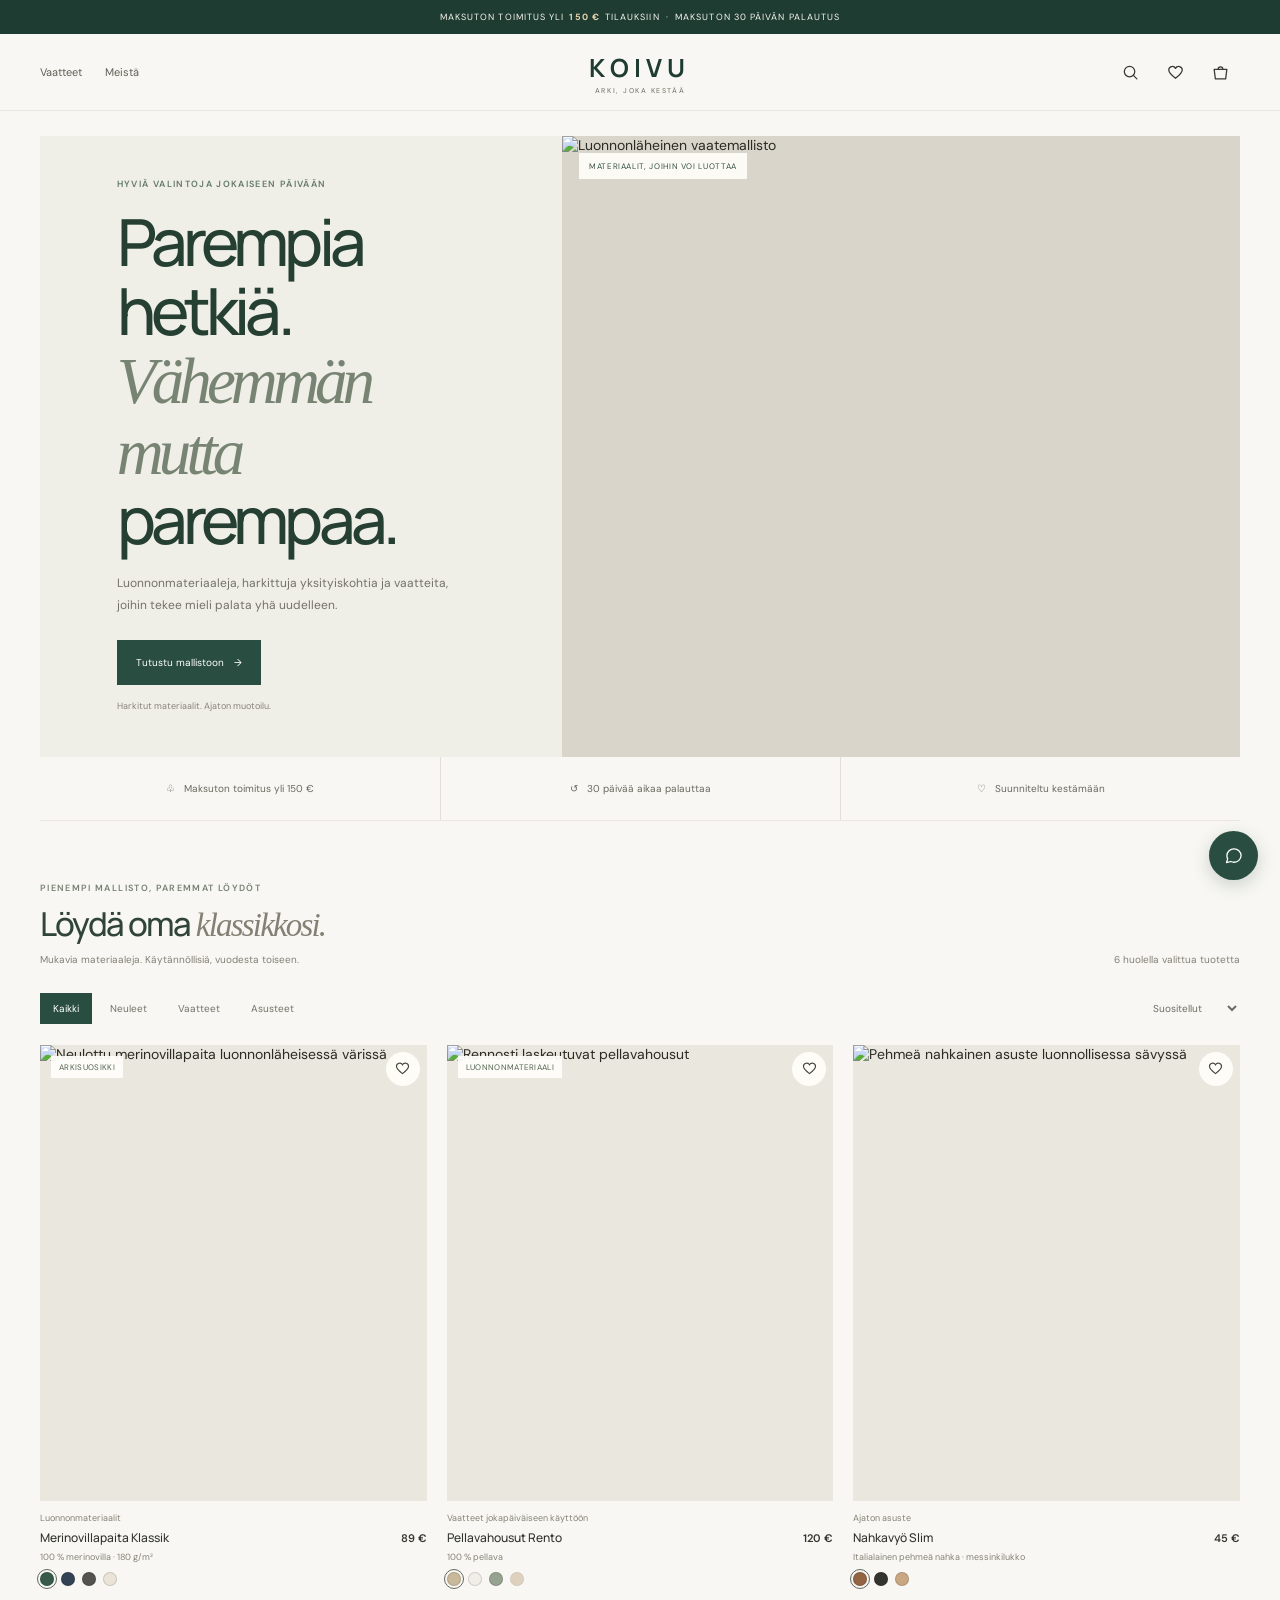
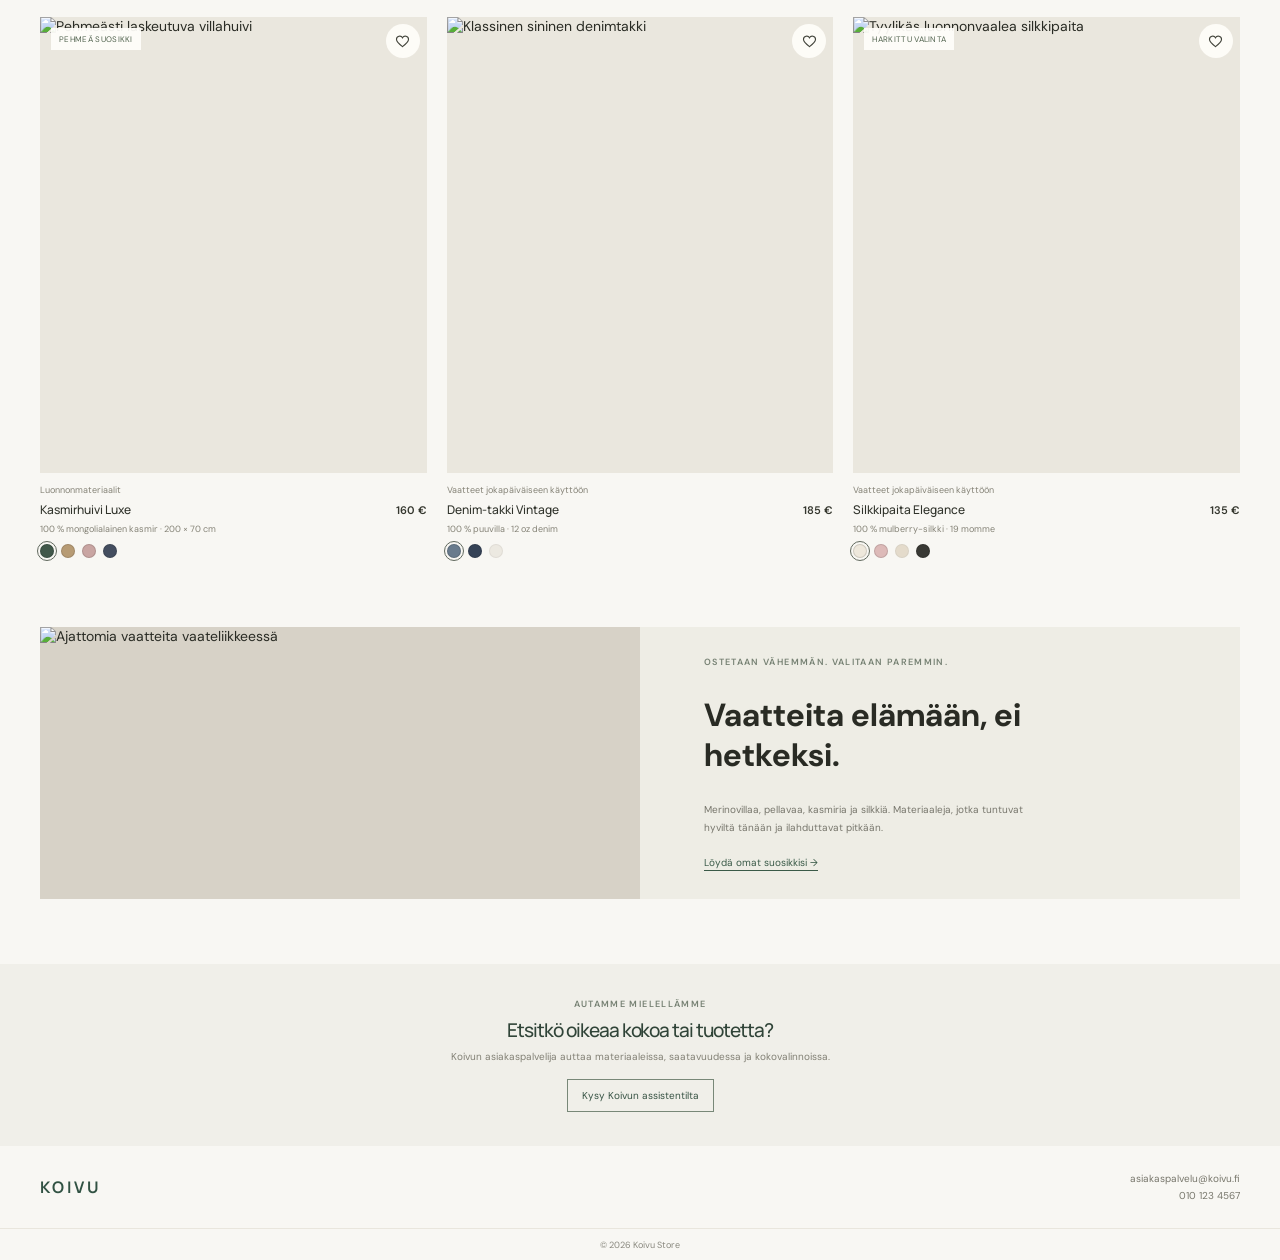
==== Koivu Store AI Agent/frontend/index.html @ ab695794 "Add Koivu Store To Git" ====
<!doctype html>
<html lang="fi"><head><meta charset="utf-8"><meta name="viewport" content="width=device-width,initial-scale=1"><meta name="theme-color" content="#f8f7f3"><meta name="description" content="Kauniita luonnonmateriaaleja ja vaatteita arkeen. Tutustu Koivun ajattomaan mallistoon."><title>KOIVU — Vaatteita, jotka kestävät aikaa</title><link rel="stylesheet" href="store.css"><script defer src="store.js"></script></head>
<body><div class="announcement">MAKSUTON TOIMITUS YLI <b>150 €</b> TILAUKSIIN &nbsp;·&nbsp; MAKSUTON 30 PÄIVÄN PALAUTUS</div>
<header class="header"><div class="header-row"><nav class="nav" aria-label="Päänavigaatio"><a href="#products">Vaatteet</a><a href="#our-story">Meistä</a></nav><a class="brand" href="#">KOIVU<small>ARKI, JOKA KESTÄÄ</small></a><div class="actions">
<button class="icon-btn" id="search-toggle" type="button" aria-label="Hae tuotteita"><svg viewBox="0 0 24 24"><circle cx="10.8" cy="10.8" r="6.6"/><path d="m16 16 4 4"/></svg></button>
<button class="icon-btn" id="favorites-toggle" type="button" aria-label="Suosikkituotteet"><svg viewBox="0 0 24 24"><path d="M20.5 8.9c0 4-8.5 10.4-8.5 10.4S3.5 12.9 3.5 8.9a4.5 4.5 0 0 1 8.5-2.1 4.5 4.5 0 0 1 8.5 2.1Z"/></svg><span class="count" id="favorite-count" hidden></span></button>
<button class="icon-btn" id="cart-toggle" type="button" aria-label="Ostoskori"><svg viewBox="0 0 24 24"><path d="M4 8h16l-1.5 12h-13zM9 8a3 3 0 0 1 6 0"/></svg><span class="count" id="cart-count" hidden></span></button></div></div><div class="search" id="search" hidden><input id="search-input" type="search" placeholder="Etsi tuotteita…" aria-label="Hae tuotteita"></div></header>
<main><section class="hero"><div class="hero-copy"><p class="eyebrow">Hyviä valintoja jokaiseen päivään</p><h1>Parempia hetkiä.<br><em>Vähemmän mutta</em><br>parempaa.</h1><p>Luonnonmateriaaleja, harkittuja yksityiskohtia ja vaatteita, joihin tekee mieli palata yhä uudelleen.</p><a class="primary" href="#products">Tutustu mallistoon　→</a><p class="hero-note">Harkitut materiaalit. Ajaton muotoilu.</p></div><div class="hero-photo"><img src="https://images.unsplash.com/photo-1539109136881-3be0616acf4b?auto=format&amp;fit=crop&amp;w=1300&amp;q=84" alt="Luonnonläheinen vaatemallisto" fetchpriority="high"><span class="photo-tag">MATERIAALIT, JOIHIN VOI LUOTTAA</span></div></section>
<section class="perks" aria-label="Ostamisen edut"><div class="perk">♧ &nbsp; Maksuton toimitus yli 150 €</div><div class="perk">↺ &nbsp; 30 päivää aikaa palauttaa</div><div class="perk">♡ &nbsp; Suunniteltu kestämään</div></section>
<section class="catalog" id="products"><div class="section-heading"><div><p class="kicker">PIENEMPI MALLISTO, PAREMMAT LÖYDÖT</p><h2>Löydä oma <em>klassikkosi.</em></h2><p class="section-desc">Mukavia materiaaleja. Käytännöllisiä, vuodesta toiseen.</p></div><span id="product-count" class="product-count" aria-live="polite"></span></div><div class="toolbar"><div class="filters" role="group" aria-label="Suodata tuotteita"><button class="filter" data-filter="kaikki" aria-pressed="true" type="button">Kaikki</button><button class="filter" data-filter="neuleet" aria-pressed="false" type="button">Neuleet</button><button class="filter" data-filter="vaatteet" aria-pressed="false" type="button">Vaatteet</button><button class="filter" data-filter="asusteet" aria-pressed="false" type="button">Asusteet</button></div><select class="sort" id="sort" aria-label="Järjestä tuotteet"><option value="recommended">Suositellut</option><option value="low">Edullisimmasta</option><option value="high">Kalleimmasta</option><option value="name">Nimen mukaan</option></select></div><div class="grid" id="product-grid"></div></section>
<section class="campaign" id="our-story"><div class="campaign-photo"><img src="https://images.unsplash.com/photo-1441986300917-64674bd600d8?auto=format&amp;fit=crop&amp;w=950&amp;q=80" alt="Ajattomia vaatteita vaateliikkeessä" loading="lazy"></div><div class="campaign-copy"><p class="kicker">OSTETAAN VÄHEMMÄN. VALITAAN PAREMMIN.</p><h2>Vaatteita elämään, ei hetkeksi.</h2><p>Merinovillaa, pellavaa, kasmiria ja silkkiä. Materiaaleja, jotka tuntuvat hyviltä tänään ja ilahduttavat pitkään.</p><a class="campaign-link" href="#products">Löydä omat suosikkisi →</a></div></section>
<section class="newsletter"><p class="kicker">AUTAMME MIELELLÄMME</p><h2>Etsitkö oikeaa kokoa tai tuotetta?</h2><p>Koivun asiakaspalvelija auttaa materiaaleissa, saatavuudessa ja kokovalinnoissa.</p><button id="chat-help" type="button">Kysy Koivun assistentilta</button></section></main>
<footer><div class="footer-row"><span class="footer-brand">KOIVU</span><div class="footer-contact"><a href="mailto:asiakaspalvelu@koivu.fi">asiakaspalvelu@koivu.fi</a><br><a href="tel:0101234567">010 123 4567</a></div></div><div class="copyright">© 2026 Koivu Store</div></footer>
<div id="chat-bubble"><section id="chat-window" role="region" aria-label="Asiakaspalveluchat"><div class="chat-header"><span class="chat-avatar" id="chat-avatar">✦</span><div class="chat-header-info"><div class="chat-header-name" id="chat-name">Koivu Tuki</div><div class="chat-header-status" id="chat-status">AI-assistentti · Vastaa heti</div></div><div class="chat-header-actions"><button id="chat-reset" class="chat-header-action" type="button" aria-label="Uusi keskustelu">↻</button><button id="chat-minimize" class="chat-header-action" type="button" aria-label="Piilota chat">−</button></div></div><div id="chat-messages" class="chat-messages" aria-live="polite"></div><p class="chat-privacy-note">Demo: älä lähetä henkilötietoja, tilaustunnuksia tai maksutietoja. Viestit käsitellään OpenAI-palvelussa. <a href="privacy.html" target="_blank" rel="noopener noreferrer">Tietosuojatiedot</a></p><button id="escalate-btn" class="chat-escalate-btn" type="button" style="display:none">→ Jatka Maijan kanssa (demo)</button><form id="chat-form" class="chat-input-area"><input id="chat-input" type="text" placeholder="Kysy tuotteista tai koosta…" aria-label="Kirjoita viesti"><button id="chat-send" type="submit">Lähetä</button></form></section><button id="chat-toggle" type="button" aria-label="Avaa asiakaspalveluchat" aria-expanded="false"><svg class="chat-icon" viewBox="0 0 24 24"><path d="M20.5 11.5a8.3 8.3 0 0 1-8.5 8 9 9 0 0 1-4-.9L3 20l1.4-4.5a8 8 0 0 1-.9-4A8.3 8.3 0 0 1 12 3.5a8.3 8.3 0 0 1 8.5 8Z"/></svg></button></div>
<div class="overlay" id="cart-overlay" hidden><section class="drawer" role="dialog" aria-modal="true" aria-labelledby="cart-heading"><header class="drawer-head"><h2 id="cart-heading">Ostoskori <span id="drawer-count"></span></h2><button class="close" data-close type="button" aria-label="Sulje">×</button></header><div class="cart-items" id="cart-items"></div><div class="cart-footer" id="cart-footer"><p class="shipping-note" id="shipping-note"></p><div class="progress"><span id="progress"></span></div><div class="subtotal"><span>Välisummaa</span><strong id="subtotal">0,00 €</strong></div><p class="disclaimer">Toimituskulut näkyvät kassalla. Ilmainen toimitus yli 150 € tilauksille.</p><button id="checkout" class="wide" type="button">Jatka kassalle</button></div></section></div>
<div class="overlay product-overlay" id="product-overlay" hidden><section class="product-dialog" role="dialog" aria-modal="true" aria-labelledby="detail-heading"><button class="product-close" data-close type="button" aria-label="Sulje">×</button><div class="detail" id="product-detail"></div></section></div><div class="toast" id="toast" role="status" aria-live="polite" hidden></div>
</body></html>
---- Koivu Store AI Agent/frontend/store.css ----
@import url('https://fonts.googleapis.com/css2?family=DM+Sans:wght@400;500;600;700&family=Manrope:wght@400;500;600;700&display=swap');

*,*::before,*::after{box-sizing:border-box}
html{scroll-behavior:smooth;scroll-padding-top:96px}
body{margin:0;background:#f8f7f3;color:#292b24;font-family:"DM Sans",sans-serif;font-size:14px;-webkit-font-smoothing:antialiased}
:root{--paper:#f8f7f3;--surface:#fffefa;--forest:#294d40;--deep:#1f3c32;--text:#292b24;--muted:#818076;--line:#e9e6dd;--content:1280px}
a{color:inherit}button,input,select{font:inherit}:focus-visible{outline:2px solid #718b75;outline-offset:3px}
.announcement{min-height:34px;padding:6px 12px;display:flex;align-items:center;justify-content:center;background:var(--deep);color:#f8f6ef;text-align:center;font-size:9px;letter-spacing:.12em}.announcement b{padding:0 5px;color:#e8d4ac}
.header{position:sticky;z-index:20;top:0;border-bottom:1px solid rgba(40,44,36,.08);background:rgba(248,247,243,.97);backdrop-filter:blur(14px)}
.header-row{width:min(var(--content),calc(100% - 80px));min-height:76px;margin:auto;display:grid;grid-template-columns:1fr auto 1fr;align-items:center}
.nav{display:flex;gap:23px;align-items:center}.nav a{color:#606057;font-size:11px;text-decoration:none}.nav a:hover,.footer a:hover{color:var(--forest)}
.brand{justify-self:center;color:var(--deep);font-family:"Manrope",sans-serif;font-size:25px;font-weight:700;letter-spacing:.21em;text-decoration:none}.brand small{display:block;margin-top:1px;color:#818075;font-family:"DM Sans",sans-serif;font-size:7px;font-weight:500;letter-spacing:.22em;text-align:center}
.actions{justify-self:end;display:flex;gap:6px}.icon-btn{position:relative;width:39px;height:39px;padding:0;display:grid;place-items:center;border:0;border-radius:50%;background:transparent;color:#373a32;cursor:pointer}.icon-btn:hover{background:#efeee7}.icon-btn svg{width:19px;height:19px;fill:none;stroke:currentColor;stroke-width:1.6;stroke-linecap:round;stroke-linejoin:round}.count{position:absolute;top:1px;right:0;min-width:15px;height:15px;padding:0 3px;display:grid;place-items:center;border-radius:10px;background:var(--forest);color:#fff;font-size:9px}.count[hidden]{display:none}
.search{width:min(var(--content),calc(100% - 80px));margin:auto;padding-bottom:14px}.search[hidden]{display:none}.search input{width:100%;height:38px;padding:5px 10px;border:0;border-bottom:1px solid #aaa797;background:transparent;color:var(--text);outline:0}
.hero{width:min(var(--content),calc(100% - 80px));min-height:440px;margin:25px auto 0;display:grid;grid-template-columns:.87fr 1.13fr;background:#efeee7}
.hero-copy{align-self:center;padding:42px clamp(28px,6vw,80px)}.eyebrow{margin:0 0 18px;color:#64796a;font-size:9px;font-weight:600;letter-spacing:.15em;text-transform:uppercase}
.hero h1{margin:0;color:#263f33;font-family:"Manrope",sans-serif;font-size:clamp(39px,5.3vw,65px);font-weight:500;letter-spacing:-.075em;line-height:1.055}.hero h1 em{color:#788473;font-family:Georgia,serif;font-weight:400}
.hero-copy>p:not(.eyebrow){max-width:345px;margin:17px 0 24px;color:#747269;font-size:12px;line-height:1.85}
.primary{min-height:45px;padding:0 18px;display:inline-flex;align-items:center;justify-content:center;gap:11px;border:1px solid var(--forest);background:var(--forest);color:white;font-size:10px;text-decoration:none;cursor:pointer;transition:.18s}.primary:hover{border-color:var(--deep);background:var(--deep);transform:translateY(-1px)}
.hero-note{margin:13px 0 0!important;color:#87857a!important;font-size:9px!important}
.hero-photo{position:relative;min-height:440px;overflow:hidden;background:#dad5ca}.hero-photo>img,.campaign-photo img{width:100%;height:100%;display:block;object-fit:cover}.hero-photo>img{position:absolute;inset:0;object-position:52% 43%}.photo-tag{position:absolute;top:17px;left:17px;padding:8px 10px;background:rgba(255,254,250,.91);color:#365243;font-size:8px;letter-spacing:.08em}.photo-caption{position:absolute;right:17px;bottom:17px;color:white;font-size:8px;letter-spacing:.12em;text-shadow:0 1px 10px #514c4177}
.perks{width:min(var(--content),calc(100% - 80px));min-height:64px;margin:auto;display:grid;grid-template-columns:repeat(3,1fr);border-bottom:1px solid var(--line)}.perk{display:flex;align-items:center;justify-content:center;gap:9px;color:#69695f;font-size:10px}.perk+.perk{border-left:1px solid #e2e0d6}.perk svg{width:17px;height:17px;flex:0 0 auto;fill:none;stroke:#68806f;stroke-width:1.5;stroke-linecap:round;stroke-linejoin:round}
.catalog{width:min(var(--content),calc(100% - 80px));margin:auto;padding:61px 0 69px}.section-heading{margin-bottom:21px;display:flex;align-items:flex-end;justify-content:space-between;gap:18px}.kicker{margin:0 0 7px;color:#768173;font-size:9px;font-weight:600;letter-spacing:.15em;text-transform:uppercase}
.section-heading h2,.story h2,.newsletter h2{margin:0;color:#304438;font-family:"Manrope",sans-serif;font-size:clamp(25px,3vw,33px);font-weight:500;letter-spacing:-.055em}.section-heading h2 em{color:#838174;font-family:Georgia,serif;font-weight:400}
.section-desc{margin:7px 0 0;color:#828075;font-size:10px}.product-count{color:#828075;font-size:10px;white-space:nowrap}
.toolbar{min-height:44px;margin-bottom:14px;display:flex;align-items:center;justify-content:space-between;gap:8px}.filters{display:flex;gap:5px;flex-wrap:wrap}.filter{padding:8px 12px;border:1px solid transparent;background:transparent;color:#737268;font-size:10px;cursor:pointer}.filter:hover{border-color:#d7d5cb;color:var(--forest)}.filter[aria-pressed=true]{border-color:var(--forest);background:var(--forest);color:white}.sort{max-width:145px;border:0;background:transparent;color:#6e6d63;font-size:10px}
.grid{display:grid;grid-template-columns:repeat(3,minmax(0,1fr));gap:31px 20px}.card{min-width:0;animation:appear .25s ease both}@keyframes appear{from{transform:translateY(5px);opacity:0}to{transform:translateY(0);opacity:1}}
.product-photo{position:relative;overflow:hidden;aspect-ratio:1/1.18;background:#eae7de}.product-photo>img{width:100%;height:100%;display:block;object-fit:cover;transition:transform .5s}.card:hover .product-photo>img{transform:scale(1.04)}
.badge{position:absolute;top:11px;left:11px;padding:6px 8px;background:rgba(255,254,250,.93);color:#52644f;font-size:8px;letter-spacing:.04em}
.heart{position:absolute;top:7px;right:7px;width:34px;height:34px;display:grid;place-items:center;border:0;border-radius:50%;background:rgba(255,254,250,.91);color:#42443b;cursor:pointer}.heart svg{width:17px;fill:none;stroke:currentColor;stroke-width:1.6}.heart[aria-pressed=true]{color:#a4675d}.heart[aria-pressed=true] svg{fill:#f0e0da}
.quick{position:absolute;right:9px;bottom:9px;left:9px;min-height:38px;border:0;background:rgba(255,254,250,.96);color:#334b3c;font-size:10px;cursor:pointer;opacity:0;transition:.18s}.card:hover .quick,.quick:focus-visible{opacity:1}
.info{padding-top:11px}.category{margin:0 0 5px;color:#858377;font-size:9px}.title-row{display:flex;align-items:baseline;justify-content:space-between;gap:8px}.name{padding:0;border:0;background:transparent;color:#30332b;font-family:"Manrope",sans-serif;font-size:12px;font-weight:500;text-align:left;cursor:pointer}.name:hover{text-decoration:underline;text-underline-offset:3px}.price{color:#35372e;font-size:11px;font-weight:600;white-space:nowrap}.material{margin:5px 0 9px;color:#858377;font-size:9px}.swatches{display:flex;align-items:center;gap:7px}.swatch{width:14px;height:14px;padding:0;border:1px solid #0002;border-radius:50%;cursor:pointer}.swatch[aria-pressed=true]{outline:1px solid #60685d;outline-offset:2px}.swatch:disabled{opacity:.43;cursor:not-allowed}.empty{grid-column:1/-1;padding:45px;color:#79786d;text-align:center}.empty strong{display:block;margin-bottom:8px;color:#304438;font-family:"Manrope",sans-serif;font-size:19px;font-weight:500}
.campaign{width:min(var(--content),calc(100% - 80px));min-height:258px;margin:0 auto 65px;display:grid;grid-template-columns:1fr 1fr;background:#eeede5}.campaign-photo{min-height:258px;background:#d7d2c7}.campaign-copy{align-self:center;padding:29px clamp(26px,5vw,66px)}.campaign h2{max-width:390px;font-size:clamp(23px,2.7vw,32px);line-height:1.25}.campaign-copy>p:not(.kicker){max-width:350px;margin:12px 0 15px;color:#77766c;font-size:10px;line-height:1.8}.campaign-link{color:#3a5a48;font-size:10px;text-underline-offset:4px}
.newsletter{padding:34px 18px;background:#f0efe9;text-align:center}.newsletter h2{font-size:19px}.newsletter>p:not(.kicker){margin:7px 0;color:#828075;font-size:10px}.newsletter button{margin-top:9px;padding:9px 14px;border:1px solid #788878;background:transparent;color:#365243;font-size:10px;cursor:pointer}.newsletter button:hover{background:#315243;color:white}
.footer-row{width:min(var(--content),calc(100% - 80px));min-height:82px;margin:auto;display:flex;align-items:center;justify-content:space-between;gap:12px}.footer-brand{color:#315243;font-family:"Manrope",sans-serif;font-size:16px;font-weight:700;letter-spacing:.18em}.footer-contact{color:#77766b;font-size:10px;line-height:1.7;text-align:right}.footer-contact a{text-decoration:none}.copyright{min-height:32px;display:grid;place-items:center;border-top:1px solid var(--line);color:#89887e;font-size:9px;text-align:center}
#chat-bubble{position:fixed;z-index:30;right:22px;bottom:20px}#chat-toggle{width:49px;height:49px;display:grid;place-items:center;border:0;border-radius:50%;background:var(--forest);color:white;box-shadow:0 5px 18px #203c3233;cursor:pointer}.chat-icon{width:20px;height:20px;fill:none;stroke:currentColor;stroke-width:1.55;stroke-linecap:round;stroke-linejoin:round}
#chat-window{position:absolute;right:0;bottom:59px;width:min(360px,calc(100vw - 26px));display:none;flex-direction:column;overflow:hidden;border:1px solid var(--line);background:var(--surface);box-shadow:0 10px 40px #18271d24}#chat-window.open{display:flex}.chat-header{min-height:61px;padding:10px 13px;display:flex;align-items:center;gap:10px;background:var(--forest);color:white}.chat-avatar{width:33px;height:33px;display:grid;place-items:center;border-radius:50%;background:#d1bd95;color:var(--forest)}.chat-avatar svg{width:16px}.chat-header-info{flex:1}.chat-header-name{font-size:11px;font-weight:600}.chat-header-status{margin-top:3px;color:#ffffffb8;font-size:9px}.chat-header-actions{display:flex}.chat-header-action{width:29px;height:29px;border:0;border-radius:50%;background:none;color:white;font-size:18px;cursor:pointer}.chat-header-action:hover{background:#ffffff22}
.chat-messages{min-height:155px;max-height:305px;padding:14px;display:flex;flex-direction:column;gap:9px;overflow-y:auto}.msg{max-width:87%;padding:9px 11px;border-radius:3px 12px 12px;font-size:10px;line-height:1.65}.msg-bot{align-self:flex-start;background:#f0efe9}.msg-user{align-self:flex-end;border-radius:12px 3px 12px 12px;background:var(--forest);color:white}.msg-human-agent{align-self:flex-start;background:#f3eee6}.chat-privacy-note{margin:0 12px 9px;color:#77766b;font-size:9px;line-height:1.5}.chat-privacy-note a{color:#315743;text-decoration:underline}.chat-escalate-btn{margin:0 12px 9px;padding:8px;border:1px solid #b7a37f;background:transparent;color:#635137;font-size:9px;cursor:pointer}.chat-input-area{padding:9px;display:flex;gap:7px;border-top:1px solid var(--line)}#chat-input{min-width:0;min-height:37px;flex:1;padding:8px 10px;border:1px solid #e5e3dc;background:var(--paper);font-size:10px;outline:none}#chat-input:focus{border-color:#718b75}#chat-send{padding:0 11px;border:0;background:var(--forest);color:white;font-size:10px;cursor:pointer}#chat-send:disabled,#chat-reset:disabled{opacity:.5}
.typing-indicator{display:flex;gap:4px;align-self:flex-start;padding:11px;background:#f0efe9}.typing-dot{width:5px;height:5px;border-radius:50%;background:#7d7c70;animation:bounce 1.1s infinite}.typing-dot:nth-child(2){animation-delay:.15s}.typing-dot:nth-child(3){animation-delay:.3s}@keyframes bounce{0%,60%,100%{transform:translateY(0)}30%{transform:translateY(-4px)}}
.overlay{position:fixed;z-index:40;inset:0;display:flex;justify-content:flex-end;background:#151b1766;animation:fade .15s ease}.overlay[hidden]{display:none}@keyframes fade{from{opacity:0}to{opacity:1}}
.drawer{width:min(425px,100%);height:100%;display:flex;flex-direction:column;background:var(--surface)}.drawer-head{min-height:68px;padding:0 22px;display:flex;align-items:center;justify-content:space-between;border-bottom:1px solid var(--line)}.drawer-head h2{color:#304438;font-family:"Manrope",sans-serif;font-size:18px;font-weight:500}.close{width:34px;height:34px;padding:0;border:1px solid var(--line);background:transparent;font-size:17px;cursor:pointer}.cart-items{flex:1;overflow:auto;padding:20px}.cart-empty{padding:40px 6px;color:#7c7b70;line-height:1.8;text-align:center}.cart-empty strong{display:block;color:#304438;font-family:"Manrope",sans-serif;font-size:18px;font-weight:500}.cart-line{padding:0 0 15px;display:grid;grid-template-columns:76px 1fr auto;gap:11px;border-bottom:1px solid var(--line)}.cart-line+.cart-line{padding-top:15px}.cart-image{width:76px;height:91px;object-fit:cover;background:#e9e6dd}.cart-name{margin:3px 0 5px;color:#34382e;font-size:10px;font-weight:600;line-height:1.5}.cart-option{margin:0;color:#817f73;font-size:9px}.quantity{width:max-content;margin-top:11px;display:flex;align-items:center;border:1px solid var(--line)}.quantity button{width:27px;height:24px;border:0;background:transparent;cursor:pointer}.quantity span{min-width:20px;font-size:9px;text-align:center}.line-aside{display:flex;flex-direction:column;align-items:flex-end;justify-content:space-between;padding:4px 0}.line-price{font-size:10px;font-weight:600;white-space:nowrap}.remove{border:0;background:none;color:#858378;font-size:9px;text-decoration:underline;cursor:pointer}
.cart-footer{padding:17px 22px;border-top:1px solid var(--line)}.shipping-note{color:#6e6d62;font-size:9px}.progress{height:3px;margin:10px 0 15px;background:#eae8df}.progress>span{height:100%;display:block;background:#718978;transition:width .2s}.subtotal{display:flex;justify-content:space-between;font-size:11px}.subtotal strong{color:#314337;font-size:13px}.disclaimer{margin:7px 0 13px;color:#87867b;font-size:9px;line-height:1.55}.wide{width:100%;min-height:42px;border:0;background:var(--forest);color:white;font-size:10px;cursor:pointer}
.product-overlay{align-items:center;justify-content:center;padding:16px}.product-dialog{position:relative;width:min(780px,100%);max-height:min(610px,100%);overflow:auto;background:var(--surface)}.product-dialog[hidden]{display:none}.product-close{position:absolute;z-index:2;top:10px;right:10px;width:35px;height:35px;border:0;border-radius:50%;background:#fffffff0;font-size:17px;cursor:pointer}.detail{display:grid;grid-template-columns:.95fr 1fr;min-height:430px}.detail-photo{min-height:430px;background:#e9e6dd}.detail-photo img{width:100%;height:100%;display:block;object-fit:cover}.detail-copy{align-self:center;padding:39px}.detail-copy h2{margin:0;color:#304438;font-family:"Manrope",sans-serif;font-size:24px;font-weight:500;letter-spacing:-.045em}.detail-material,.detail-description{color:#7f7d72;font-size:10px;line-height:1.8}.detail-price{margin:12px 0;color:#33392f;font-size:13px;font-weight:600}.option-label{display:block;margin:16px 0 8px;color:#505047;font-size:9px}.detail-colors,.sizes{display:flex;flex-wrap:wrap;gap:7px}.color-option{padding:5px 2px;border:0;border-bottom:1px solid transparent;background:transparent;color:#626156;font-size:9px;cursor:pointer}.color-option[aria-pressed=true]{border-bottom-color:#526f59;color:#304438}.size-option{min-width:39px;height:32px;padding:0 7px;border:1px solid #e4e1d8;background:transparent;font-size:9px;cursor:pointer}.size-option[aria-pressed=true]{border-color:var(--forest);background:#f0f0e9}.size-option:disabled{color:#aaa89e;text-decoration:line-through;cursor:not-allowed}.stock{min-height:16px;margin:8px 0;color:#71806e;font-size:9px}.stock.sold-out{color:#a2685b}.size-guide{margin:10px 0;display:inline-block;color:#68675b;font-size:9px}.primary:disabled{opacity:.55;cursor:not-allowed}
.toast{position:fixed;z-index:55;bottom:18px;left:50%;padding:11px 15px;background:var(--forest);color:white;font-size:10px;opacity:0;pointer-events:none;transform:translate(-50%,8px);transition:.2s}.toast.visible{opacity:1;transform:translate(-50%,0)}.toast[hidden]{display:none}body.overlay-open{overflow:hidden}
@media(max-width:850px){.header-row,.hero,.perks,.catalog,.campaign,.footer-row,.search{width:calc(100% - 42px)}.nav{gap:13px}.hero,.hero-photo{min-height:385px}.hero-copy{padding:32px 25px}.grid{gap:25px 14px}}
@media(max-width:600px){html{scroll-padding-top:73px}.announcement{min-height:31px;font-size:8px;letter-spacing:.07em}.header-row{width:calc(100% - 23px);min-height:63px}.brand{font-size:20px;letter-spacing:.16em}.brand small{font-size:6px}.nav{gap:9px}.nav a{font-size:9px}.nav a:nth-child(2){display:none}.actions{gap:0}.icon-btn{width:33px;height:34px}
.hero{width:calc(100% - 22px);margin-top:12px;grid-template-columns:1fr}.hero-copy{padding:26px 23px 22px}.eyebrow{margin-bottom:12px;font-size:8px}.hero h1{font-size:clamp(38px,10vw,49px)}.hero-copy>p:not(.eyebrow){max-width:310px;margin:10px 0 14px;font-size:10px}.hero-note{margin-top:8px!important}.hero-photo{min-height:220px;aspect-ratio:1.65/1}.photo-tag{top:10px;left:10px}.photo-caption{right:10px;bottom:10px;font-size:7px}
.perks{width:calc(100% - 22px);min-height:57px}.perk{gap:5px;font-size:8px}.perk+.perk{padding-left:5px}.perk svg{width:14px;height:14px}
.catalog{width:calc(100% - 28px);padding:39px 0 44px}.section-heading{margin-bottom:14px}.section-heading h2{font-size:25px}.section-desc{font-size:9px}.product-count{font-size:8px}.toolbar{min-height:36px;margin-bottom:10px}.filter{padding:7px 8px;font-size:8px}.filters{gap:2px}.sort{max-width:94px;font-size:8px}.grid{grid-template-columns:repeat(2,minmax(0,1fr));gap:23px 10px}.product-photo{aspect-ratio:1/1.25}.badge{top:7px;left:6px;padding:5px 6px;font-size:7px}.heart{top:5px;right:5px;width:29px;height:29px}.quick{right:6px;bottom:6px;left:6px;min-height:32px;font-size:8px;opacity:1}.info{padding-top:8px}.category{font-size:8px}.name,.price{font-size:9px}.material{font-size:8px}.swatch{width:12px;height:12px}
.campaign{width:calc(100% - 22px);margin-bottom:39px;grid-template-columns:1fr}.campaign-photo{min-height:185px;max-height:218px}.campaign-copy{padding:22px}.campaign h2{font-size:24px}.newsletter h2{font-size:17px}.footer-row{width:calc(100% - 30px);min-height:73px}.footer-brand{font-size:14px}.footer-contact{font-size:9px}#chat-bubble{right:12px;bottom:12px}#chat-toggle{width:46px;height:46px}
.detail{grid-template-columns:1fr}.detail-photo{min-height:170px;height:190px}.detail-copy{padding:19px 21px 23px}.detail-copy h2{font-size:20px}.product-dialog{max-height:100%}.product-overlay{padding:11px}}
@media(prefers-reduced-motion:reduce){*,*::before,*::after{scroll-behavior:auto!important;animation-duration:.01ms!important;animation-iteration-count:1!important;transition-duration:.01ms!important}}
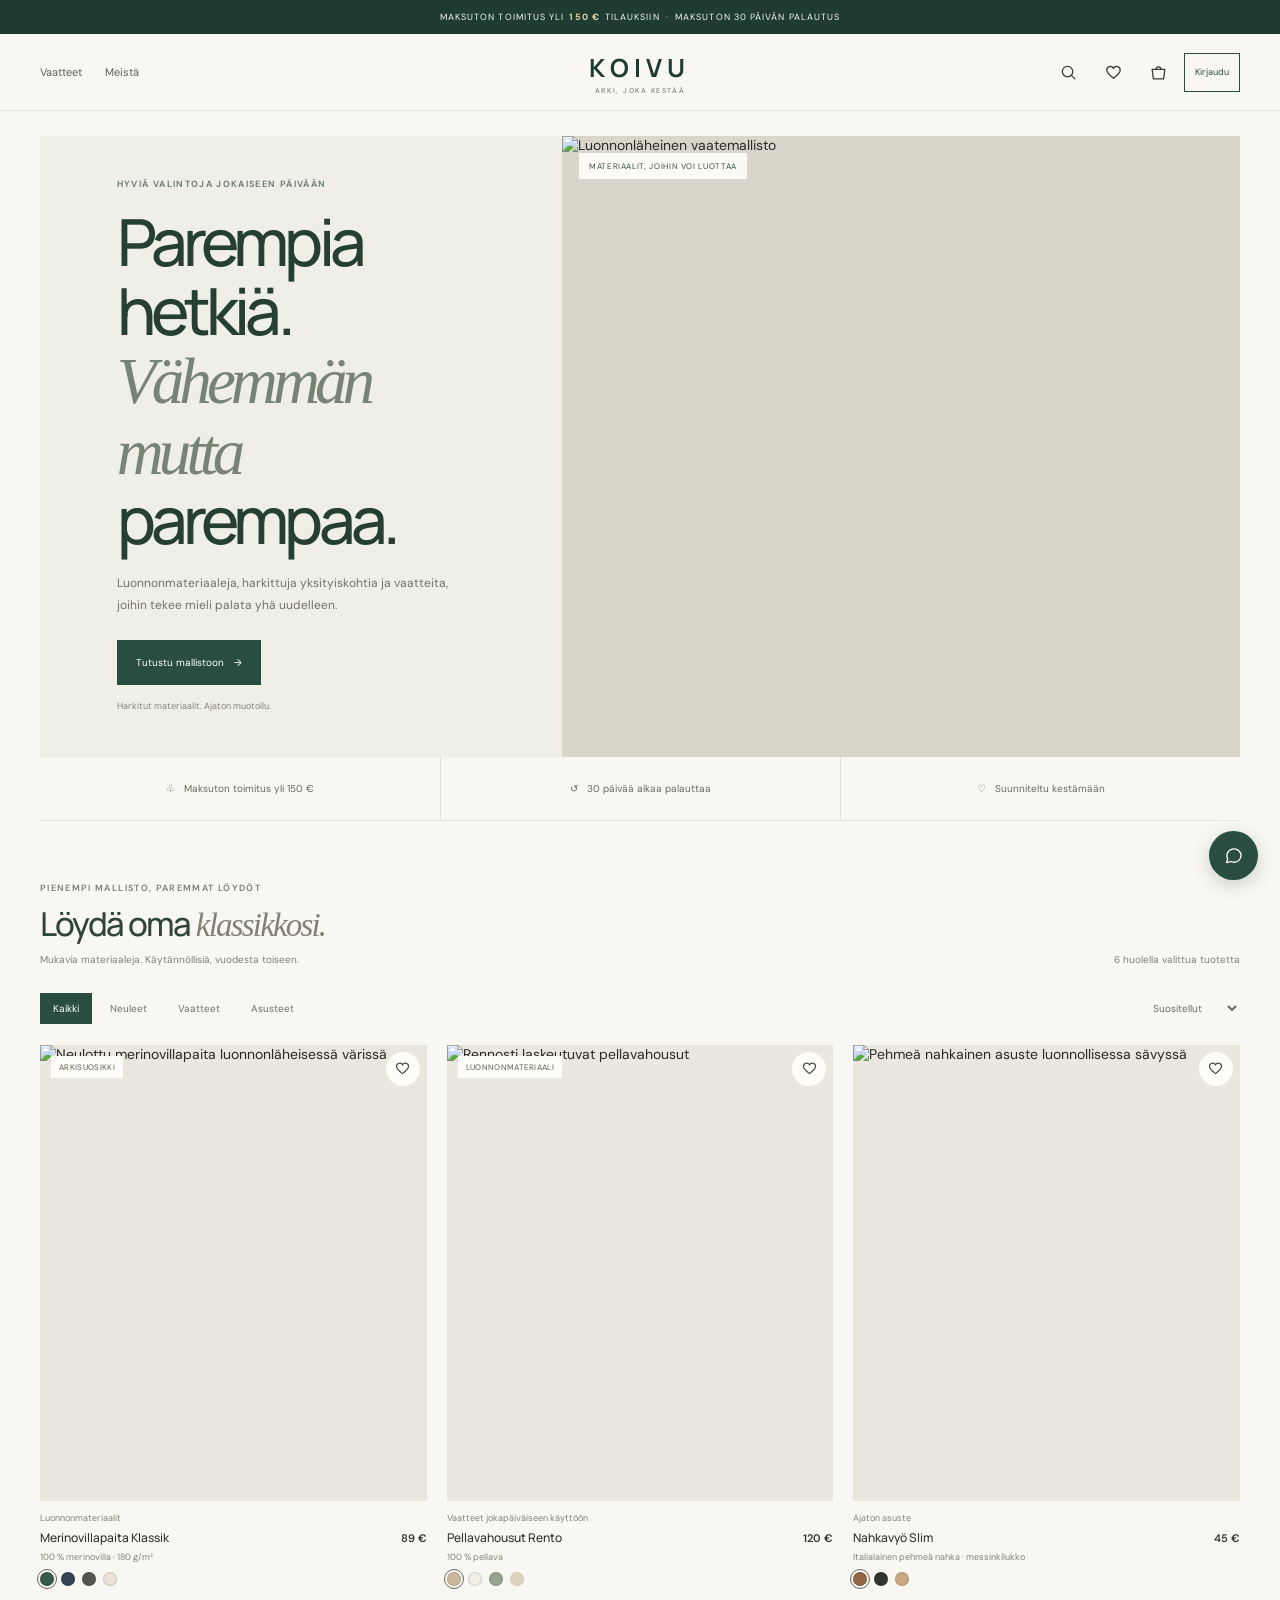
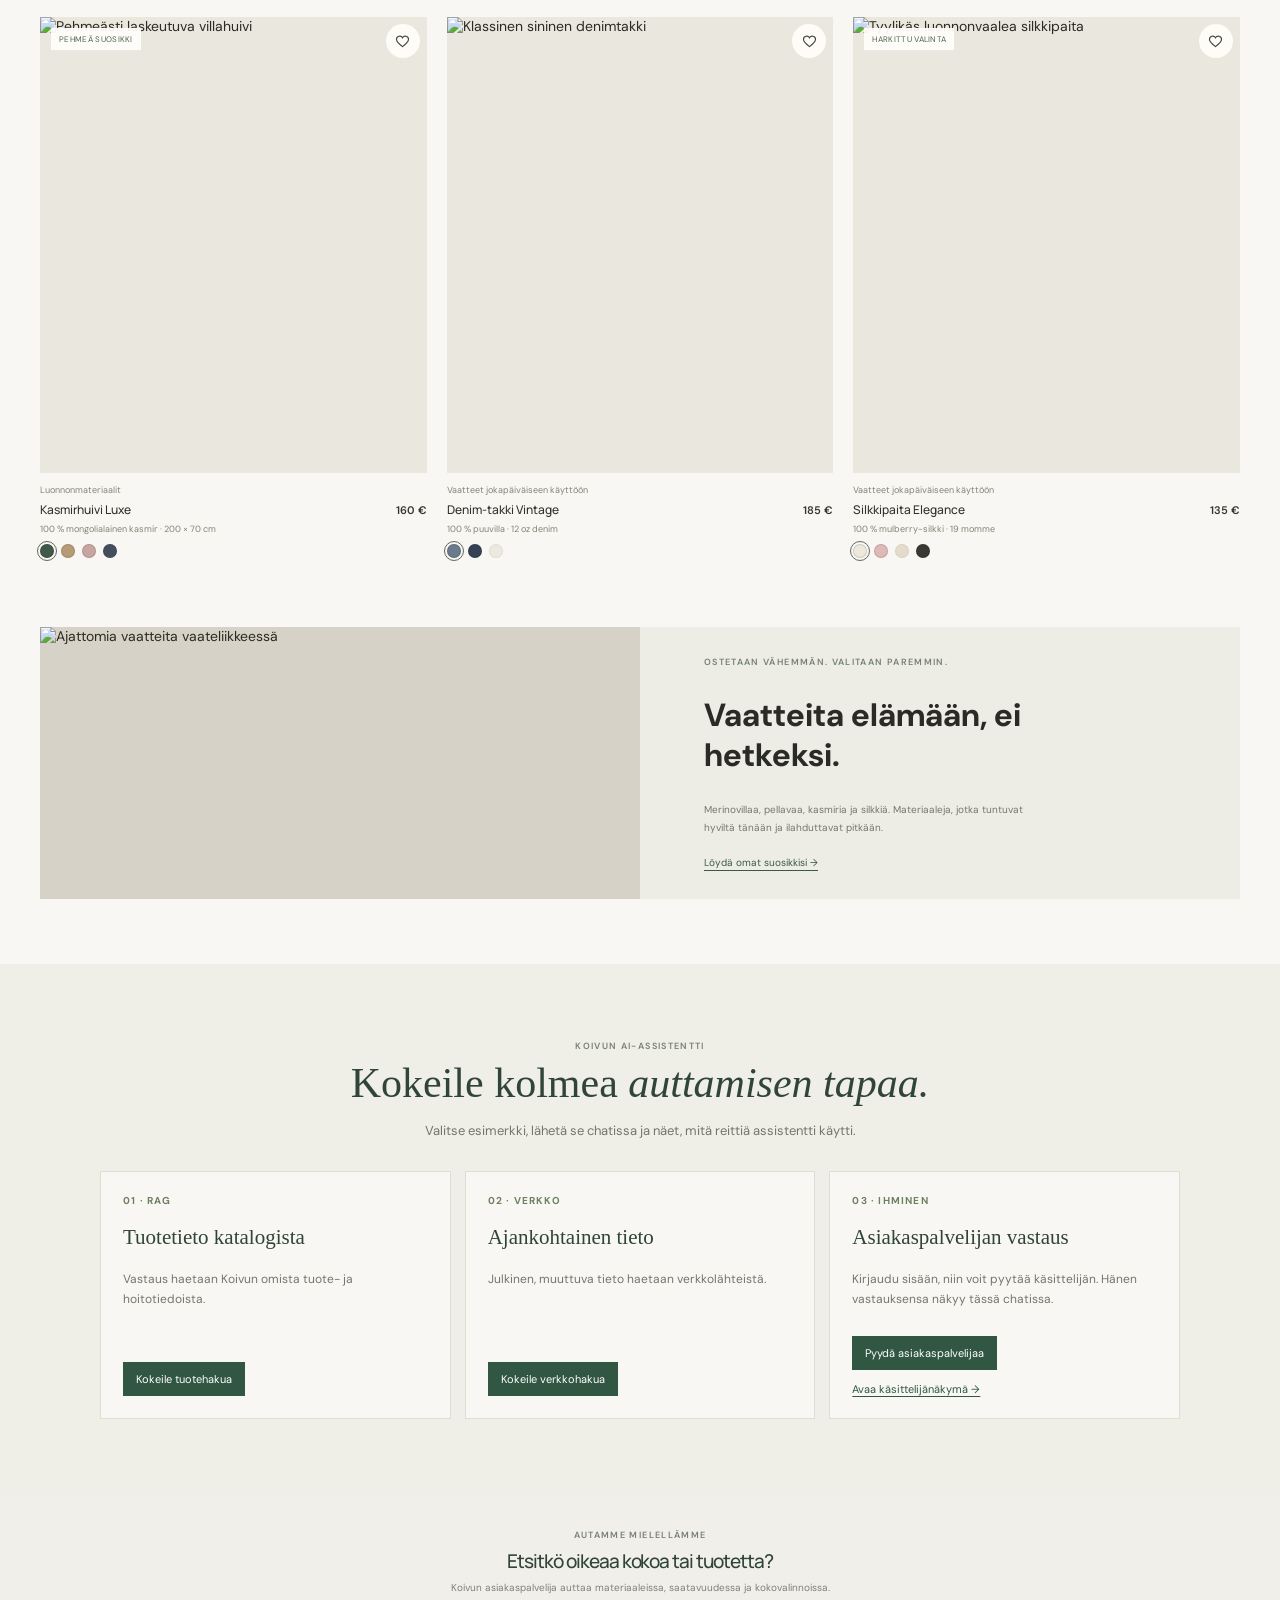
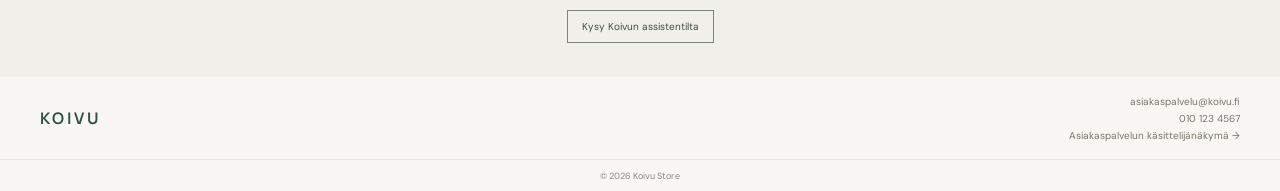
==== commit 620c3630: "Complete Koivu store demo workflows and security" ====
--- a/Koivu Store AI Agent/frontend/index.html
+++ b/Koivu Store AI Agent/frontend/index.html
@@ -1,17 +1,18 @@
 <!doctype html>
-<html lang="fi"><head><meta charset="utf-8"><meta name="viewport" content="width=device-width,initial-scale=1"><meta name="theme-color" content="#f8f7f3"><meta name="description" content="Kauniita luonnonmateriaaleja ja vaatteita arkeen. Tutustu Koivun ajattomaan mallistoon."><title>KOIVU — Vaatteita, jotka kestävät aikaa</title><link rel="stylesheet" href="store.css"><script defer src="store.js"></script></head>
+<html lang="fi"><head><meta charset="utf-8"><meta name="viewport" content="width=device-width,initial-scale=1"><meta name="theme-color" content="#f8f7f3"><meta name="description" content="Kauniita luonnonmateriaaleja ja vaatteita arkeen. Tutustu Koivun ajattomaan mallistoon."><title>KOIVU — Vaatteita, jotka kestävät aikaa</title><link rel="stylesheet" href="store.css?v=20260930-flow-repair-v2"><script defer src="store.js?v=20260930-chat-handoff-v3"></script></head>
 <body><div class="announcement">MAKSUTON TOIMITUS YLI <b>150 €</b> TILAUKSIIN &nbsp;·&nbsp; MAKSUTON 30 PÄIVÄN PALAUTUS</div>
 <header class="header"><div class="header-row"><nav class="nav" aria-label="Päänavigaatio"><a href="#products">Vaatteet</a><a href="#our-story">Meistä</a></nav><a class="brand" href="#">KOIVU<small>ARKI, JOKA KESTÄÄ</small></a><div class="actions">
 <button class="icon-btn" id="search-toggle" type="button" aria-label="Hae tuotteita"><svg viewBox="0 0 24 24"><circle cx="10.8" cy="10.8" r="6.6"/><path d="m16 16 4 4"/></svg></button>
 <button class="icon-btn" id="favorites-toggle" type="button" aria-label="Suosikkituotteet"><svg viewBox="0 0 24 24"><path d="M20.5 8.9c0 4-8.5 10.4-8.5 10.4S3.5 12.9 3.5 8.9a4.5 4.5 0 0 1 8.5-2.1 4.5 4.5 0 0 1 8.5 2.1Z"/></svg><span class="count" id="favorite-count" hidden></span></button>
-<button class="icon-btn" id="cart-toggle" type="button" aria-label="Ostoskori"><svg viewBox="0 0 24 24"><path d="M4 8h16l-1.5 12h-13zM9 8a3 3 0 0 1 6 0"/></svg><span class="count" id="cart-count" hidden></span></button></div></div><div class="search" id="search" hidden><input id="search-input" type="search" placeholder="Etsi tuotteita…" aria-label="Hae tuotteita"></div></header>
+<button class="icon-btn" id="cart-toggle" type="button" aria-label="Ostoskori"><svg viewBox="0 0 24 24"><path d="M4 8h16l-1.5 12h-13zM9 8a3 3 0 0 1 6 0"/></svg><span class="count" id="cart-count" hidden></span></button><button class="account-button" id="account-open" type="button">Kirjaudu</button></div></div><div class="search" id="search" hidden><input id="search-input" type="search" placeholder="Etsi tuotteita…" aria-label="Hae tuotteita"></div></header>
 <main><section class="hero"><div class="hero-copy"><p class="eyebrow">Hyviä valintoja jokaiseen päivään</p><h1>Parempia hetkiä.<br><em>Vähemmän mutta</em><br>parempaa.</h1><p>Luonnonmateriaaleja, harkittuja yksityiskohtia ja vaatteita, joihin tekee mieli palata yhä uudelleen.</p><a class="primary" href="#products">Tutustu mallistoon　→</a><p class="hero-note">Harkitut materiaalit. Ajaton muotoilu.</p></div><div class="hero-photo"><img src="https://images.unsplash.com/photo-1539109136881-3be0616acf4b?auto=format&amp;fit=crop&amp;w=1300&amp;q=84" alt="Luonnonläheinen vaatemallisto" fetchpriority="high"><span class="photo-tag">MATERIAALIT, JOIHIN VOI LUOTTAA</span></div></section>
 <section class="perks" aria-label="Ostamisen edut"><div class="perk">♧ &nbsp; Maksuton toimitus yli 150 €</div><div class="perk">↺ &nbsp; 30 päivää aikaa palauttaa</div><div class="perk">♡ &nbsp; Suunniteltu kestämään</div></section>
 <section class="catalog" id="products"><div class="section-heading"><div><p class="kicker">PIENEMPI MALLISTO, PAREMMAT LÖYDÖT</p><h2>Löydä oma <em>klassikkosi.</em></h2><p class="section-desc">Mukavia materiaaleja. Käytännöllisiä, vuodesta toiseen.</p></div><span id="product-count" class="product-count" aria-live="polite"></span></div><div class="toolbar"><div class="filters" role="group" aria-label="Suodata tuotteita"><button class="filter" data-filter="kaikki" aria-pressed="true" type="button">Kaikki</button><button class="filter" data-filter="neuleet" aria-pressed="false" type="button">Neuleet</button><button class="filter" data-filter="vaatteet" aria-pressed="false" type="button">Vaatteet</button><button class="filter" data-filter="asusteet" aria-pressed="false" type="button">Asusteet</button></div><select class="sort" id="sort" aria-label="Järjestä tuotteet"><option value="recommended">Suositellut</option><option value="low">Edullisimmasta</option><option value="high">Kalleimmasta</option><option value="name">Nimen mukaan</option></select></div><div class="grid" id="product-grid"></div></section>
 <section class="campaign" id="our-story"><div class="campaign-photo"><img src="https://images.unsplash.com/photo-1441986300917-64674bd600d8?auto=format&amp;fit=crop&amp;w=950&amp;q=80" alt="Ajattomia vaatteita vaateliikkeessä" loading="lazy"></div><div class="campaign-copy"><p class="kicker">OSTETAAN VÄHEMMÄN. VALITAAN PAREMMIN.</p><h2>Vaatteita elämään, ei hetkeksi.</h2><p>Merinovillaa, pellavaa, kasmiria ja silkkiä. Materiaaleja, jotka tuntuvat hyviltä tänään ja ilahduttavat pitkään.</p><a class="campaign-link" href="#products">Löydä omat suosikkisi →</a></div></section>
-<section class="newsletter"><p class="kicker">AUTAMME MIELELLÄMME</p><h2>Etsitkö oikeaa kokoa tai tuotetta?</h2><p>Koivun asiakaspalvelija auttaa materiaaleissa, saatavuudessa ja kokovalinnoissa.</p><button id="chat-help" type="button">Kysy Koivun assistentilta</button></section></main>
-<footer><div class="footer-row"><span class="footer-brand">KOIVU</span><div class="footer-contact"><a href="mailto:asiakaspalvelu@koivu.fi">asiakaspalvelu@koivu.fi</a><br><a href="tel:0101234567">010 123 4567</a></div></div><div class="copyright">© 2026 Koivu Store</div></footer>
-<div id="chat-bubble"><section id="chat-window" role="region" aria-label="Asiakaspalveluchat"><div class="chat-header"><span class="chat-avatar" id="chat-avatar">✦</span><div class="chat-header-info"><div class="chat-header-name" id="chat-name">Koivu Tuki</div><div class="chat-header-status" id="chat-status">AI-assistentti · Vastaa heti</div></div><div class="chat-header-actions"><button id="chat-reset" class="chat-header-action" type="button" aria-label="Uusi keskustelu">↻</button><button id="chat-minimize" class="chat-header-action" type="button" aria-label="Piilota chat">−</button></div></div><div id="chat-messages" class="chat-messages" aria-live="polite"></div><p class="chat-privacy-note">Demo: älä lähetä henkilötietoja, tilaustunnuksia tai maksutietoja. Viestit käsitellään OpenAI-palvelussa. <a href="privacy.html" target="_blank" rel="noopener noreferrer">Tietosuojatiedot</a></p><button id="escalate-btn" class="chat-escalate-btn" type="button" style="display:none">→ Jatka Maijan kanssa (demo)</button><form id="chat-form" class="chat-input-area"><input id="chat-input" type="text" placeholder="Kysy tuotteista tai koosta…" aria-label="Kirjoita viesti"><button id="chat-send" type="submit">Lähetä</button></form></section><button id="chat-toggle" type="button" aria-label="Avaa asiakaspalveluchat" aria-expanded="false"><svg class="chat-icon" viewBox="0 0 24 24"><path d="M20.5 11.5a8.3 8.3 0 0 1-8.5 8 9 9 0 0 1-4-.9L3 20l1.4-4.5a8 8 0 0 1-.9-4A8.3 8.3 0 0 1 12 3.5a8.3 8.3 0 0 1 8.5 8Z"/></svg></button></div>
-<div class="overlay" id="cart-overlay" hidden><section class="drawer" role="dialog" aria-modal="true" aria-labelledby="cart-heading"><header class="drawer-head"><h2 id="cart-heading">Ostoskori <span id="drawer-count"></span></h2><button class="close" data-close type="button" aria-label="Sulje">×</button></header><div class="cart-items" id="cart-items"></div><div class="cart-footer" id="cart-footer"><p class="shipping-note" id="shipping-note"></p><div class="progress"><span id="progress"></span></div><div class="subtotal"><span>Välisummaa</span><strong id="subtotal">0,00 €</strong></div><p class="disclaimer">Toimituskulut näkyvät kassalla. Ilmainen toimitus yli 150 € tilauksille.</p><button id="checkout" class="wide" type="button">Jatka kassalle</button></div></section></div>
+<section class="assistant-demo" id="assistant-demo"><div class="assistant-demo-heading"><p class="kicker">KOIVUN AI-ASSISTENTTI</p><h2>Kokeile kolmea <em>auttamisen tapaa.</em></h2><p>Valitse esimerkki, lähetä se chatissa ja näet, mitä reittiä assistentti käytti.</p></div><div class="assistant-demo-grid"><article class="assistant-demo-card"><span class="assistant-demo-tag">01 · RAG</span><h3>Tuotetieto katalogista</h3><p>Vastaus haetaan Koivun omista tuote- ja hoitotiedoista.</p><button type="button" data-demo-prompt="Mitä materiaalia Merinovillapaita Klassik on ja miten sitä hoidetaan?">Kokeile tuotehakua</button></article><article class="assistant-demo-card"><span class="assistant-demo-tag">02 · VERKKO</span><h3>Ajankohtainen tieto</h3><p>Julkinen, muuttuva tieto haetaan verkkolähteistä.</p><button type="button" data-demo-prompt="Mitkä pukeutumisen trendit ovat juuri nyt ajankohtaisia?">Kokeile verkkohakua</button></article><article class="assistant-demo-card"><span class="assistant-demo-tag">03 · IHMINEN</span><h3>Asiakaspalvelijan vastaus</h3><p>Kirjaudu sisään, niin voit pyytää käsittelijän. Hänen vastauksensa näkyy tässä chatissa.</p><button type="button" data-demo-prompt="Haluan asiakaspalvelijan vastaamaan tähän keskusteluun.">Pyydä asiakaspalvelijaa</button><a id="support-console-demo-link" class="assistant-demo-link" href="support.html">Avaa käsittelijänäkymä →</a></article></div></section><section class="newsletter"><p class="kicker">AUTAMME MIELELLÄMME</p><h2>Etsitkö oikeaa kokoa tai tuotetta?</h2><p>Koivun asiakaspalvelija auttaa materiaaleissa, saatavuudessa ja kokovalinnoissa.</p><button id="chat-help" type="button">Kysy Koivun assistentilta</button></section></main>
+<footer><div class="footer-row"><span class="footer-brand">KOIVU</span><div class="footer-contact"><a href="mailto:asiakaspalvelu@koivu.fi">asiakaspalvelu@koivu.fi</a><br><a href="tel:0101234567">010 123 4567</a><br><a id="support-console-link" href="support.html">Asiakaspalvelun käsittelijänäkymä →</a></div></div><div class="copyright">© 2026 Koivu Store</div></footer>
+<div id="chat-bubble"><section id="chat-window" role="region" aria-label="Asiakaspalveluchat"><div class="chat-header"><span class="chat-avatar" id="chat-avatar">✦</span><div class="chat-header-info"><div class="chat-header-name" id="chat-name">Koivu Tuki</div><div class="chat-header-status" id="chat-status">AI-assistentti · Vastaa heti</div></div><div class="chat-header-actions"><button id="chat-reset" class="chat-header-action" type="button" aria-label="Uusi keskustelu">↻</button><button id="chat-minimize" class="chat-header-action" type="button" aria-label="Piilota chat">−</button></div></div><div id="chat-messages" class="chat-messages" aria-live="polite"></div><p class="chat-privacy-note">Tilaustiedot ja tukipyynnöt vaativat kirjautumisen. Älä lähetä maksutietoja. <a href="privacy.html" target="_blank" rel="noopener noreferrer">Tietosuojatiedot</a></p><form id="chat-form" class="chat-input-area"><input id="chat-input" type="text" placeholder="Kysy tuotteista tai koosta…" aria-label="Kirjoita viesti"><button id="chat-send" type="submit">Lähetä</button></form></section><button id="chat-toggle" type="button" aria-label="Avaa asiakaspalveluchat" aria-expanded="false"><svg class="chat-icon" viewBox="0 0 24 24"><path d="M20.5 11.5a8.3 8.3 0 0 1-8.5 8 9 9 0 0 1-4-.9L3 20l1.4-4.5a8 8 0 0 1-.9-4A8.3 8.3 0 0 1 12 3.5a8.3 8.3 0 0 1 8.5 8Z"/></svg></button></div>
+<dialog id="account-dialog" class="account-dialog" aria-labelledby="account-title"><form method="dialog" class="account-close-form"><button class="close" aria-label="Sulje kirjautumisikkuna">×</button></form><p class="kicker">OMA KOIVU</p><h2 id="account-title">Kirjaudu sisään</h2><p id="account-description" class="account-description">Kirjautuminen suojaa tilaus- ja tukipyyntötietosi.</p><div id="account-signed-out"><form id="account-form"><label for="account-email">Sähköposti</label><input id="account-email" type="email" autocomplete="email" required maxlength="254"><label for="account-password">Salasana</label><input id="account-password" type="password" autocomplete="current-password" required minlength="12" maxlength="128"><button id="account-submit" class="primary account-submit" type="submit">Kirjaudu sisään</button></form><button id="account-mode" class="account-link" type="button">Luo uusi tili</button><p id="account-error" class="account-error" role="status" aria-live="polite"></p></div><div id="account-signed-in" hidden><p id="account-email-display" class="account-email"></p><h3>Omat tilaukset</h3><div id="account-orders" class="account-list"></div><p class="account-description">Demotilaus tallentuu tilillesi ilman maksua. Voit perua yksittäisen demotilauksen.</p><h3>Tukipyynnöt</h3><div id="account-cases" class="account-list"></div><p class="account-description">Voit nollata tämän tilin demotukipyynnöt.</p><button id="account-cases-reset" class="account-link" type="button" hidden>Nollaa omat demotukipyynnöt</button><button id="account-logout" class="account-link" type="button">Kirjaudu ulos</button></div></dialog>
+<div class="overlay" id="cart-overlay" hidden><section class="drawer" role="dialog" aria-modal="true" aria-labelledby="cart-heading"><header class="drawer-head"><h2 id="cart-heading">Ostoskori <span id="drawer-count"></span></h2><button class="close" data-close type="button" aria-label="Sulje">×</button></header><div class="cart-items" id="cart-items"></div><div class="cart-footer" id="cart-footer"><p class="shipping-note" id="shipping-note"></p><div class="progress"><span id="progress"></span></div><div class="subtotal"><span>Välisummaa</span><strong id="subtotal">0,00 €</strong></div><p class="disclaimer" id="cart-disclaimer">Kirjaudu sisään tallentaaksesi tilauksen tilillesi. Maksua ei veloiteta.</p><button id="checkout" class="wide" type="button">Tilaa (demo)</button></div></section></div>
 <div class="overlay product-overlay" id="product-overlay" hidden><section class="product-dialog" role="dialog" aria-modal="true" aria-labelledby="detail-heading"><button class="product-close" data-close type="button" aria-label="Sulje">×</button><div class="detail" id="product-detail"></div></section></div><div class="toast" id="toast" role="status" aria-live="polite" hidden></div>
 </body></html>
--- a/Koivu Store AI Agent/frontend/store.css
+++ b/Koivu Store AI Agent/frontend/store.css
@@ -50,3 +50,9 @@
 .campaign{width:calc(100% - 22px);margin-bottom:39px;grid-template-columns:1fr}.campaign-photo{min-height:185px;max-height:218px}.campaign-copy{padding:22px}.campaign h2{font-size:24px}.newsletter h2{font-size:17px}.footer-row{width:calc(100% - 30px);min-height:73px}.footer-brand{font-size:14px}.footer-contact{font-size:9px}#chat-bubble{right:12px;bottom:12px}#chat-toggle{width:46px;height:46px}
 .detail{grid-template-columns:1fr}.detail-photo{min-height:170px;height:190px}.detail-copy{padding:19px 21px 23px}.detail-copy h2{font-size:20px}.product-dialog{max-height:100%}.product-overlay{padding:11px}}
 @media(prefers-reduced-motion:reduce){*,*::before,*::after{scroll-behavior:auto!important;animation-duration:.01ms!important;animation-iteration-count:1!important;transition-duration:.01ms!important}}
+
+.account-button{padding:8px 10px;border:1px solid var(--forest);background:transparent;color:var(--forest);font-size:9px;cursor:pointer;white-space:nowrap}.account-button:hover{background:#ebece3}
+.account-dialog{width:min(440px,calc(100vw - 28px));max-height:calc(100dvh - 28px);margin:auto;padding:26px;border:1px solid var(--line);background:var(--surface);color:#30382f;box-shadow:0 18px 60px #18271d30;overflow:auto}.account-dialog::backdrop{background:#151b1766}.account-close-form{display:flex;justify-content:flex-end}.account-dialog h2{margin:2px 0 8px;color:#304438;font-family:Georgia,serif;font-size:28px;font-weight:500}.account-dialog h3{margin:22px 0 9px;font-size:12px}.account-description{color:#74746a;font-size:10px;line-height:1.6}.account-dialog label{display:block;margin:13px 0 5px;font-size:10px}.account-dialog input{width:100%;height:39px;padding:8px 10px;border:1px solid #e5e3dc;background:var(--paper);font:inherit;font-size:11px}.account-submit{width:100%;margin-top:17px}.account-link{margin-top:12px;padding:5px 0;border:0;background:none;color:#315743;font-size:10px;text-decoration:underline;cursor:pointer}.account-error{min-height:16px;color:#9a4f45;font-size:10px}.account-email{font-size:11px;font-weight:600}.account-list{display:grid;gap:7px}.account-row{padding:10px;border:1px solid var(--line);font-size:10px;line-height:1.6}.account-row strong{display:block;color:#304438}.order-cancel{margin-top:7px;padding:6px 8px;border:1px solid #8d5a4e;background:transparent;color:#8d5a4e;font-size:9px;cursor:pointer}.order-cancel:disabled{opacity:.6;cursor:wait}.case-chat-link{margin-top:8px;padding:6px 8px;border:1px solid #315743;background:transparent;color:#315743;font-size:9px;cursor:pointer}.account-empty{color:#77766b;font-size:10px}
+@media(max-width:600px){.account-button{padding:7px 8px;font-size:8px}}
+
+.assistant-demo{padding:76px clamp(22px,7vw,100px);background:#efeee7}.assistant-demo-heading{max-width:620px;margin:0 auto 28px;text-align:center}.assistant-demo-heading h2{margin:6px 0 10px;color:#304438;font-family:Georgia,serif;font-size:clamp(28px,4vw,42px);font-weight:500}.assistant-demo-heading h2 em{font-weight:400}.assistant-demo-heading>p:last-child{color:#73766c;font-size:13px;line-height:1.7}.assistant-demo-grid{display:grid;grid-template-columns:repeat(3,minmax(0,1fr));gap:14px;max-width:1080px;margin:auto}.assistant-demo-card{display:flex;flex-direction:column;align-items:flex-start;padding:22px;border:1px solid #deded4;background:#f8f7f3}.assistant-demo-tag{color:#6d805f;font-size:10px;font-weight:700;letter-spacing:.12em}.assistant-demo-card h3{margin:18px 0 7px;color:#304438;font-family:Georgia,serif;font-size:21px;font-weight:500}.assistant-demo-card p{flex:1;color:#73766c;font-size:12px;line-height:1.7}.assistant-demo-card button{margin-top:15px;padding:10px 13px;border:0;background:#315743;color:white;font-size:11px;cursor:pointer}.assistant-demo-link{margin-top:12px;color:#315743;font-size:11px;text-underline-offset:3px}.msg-route{display:block;margin-top:7px;color:#667264;font-size:8px;line-height:1.4;letter-spacing:.03em}.msg-actions{display:flex;flex-wrap:wrap;align-items:center;gap:8px;margin-top:10px}.msg-actions button,.msg-actions a{border:1px solid #315743;padding:7px 9px;background:#315743;color:#fff;font-size:10px;text-decoration:none;cursor:pointer}.msg-actions a{background:transparent;color:#315743}.msg-actions button:disabled{opacity:.65}.msg-actions small{flex-basis:100%;color:#74766f;font-size:9px;line-height:1.5}.msg-human-agent{border:1px solid #cabb9e;background:#f3eee6}.case-question{margin:6px 0;color:#686b62}.case-response{margin:8px 0 0;padding-top:8px;border-top:1px solid #e5e3dc;color:#315743}@media(max-width:760px){.assistant-demo{padding:55px 20px}.assistant-demo-grid{grid-template-columns:1fr}.assistant-demo-card{padding:18px}}
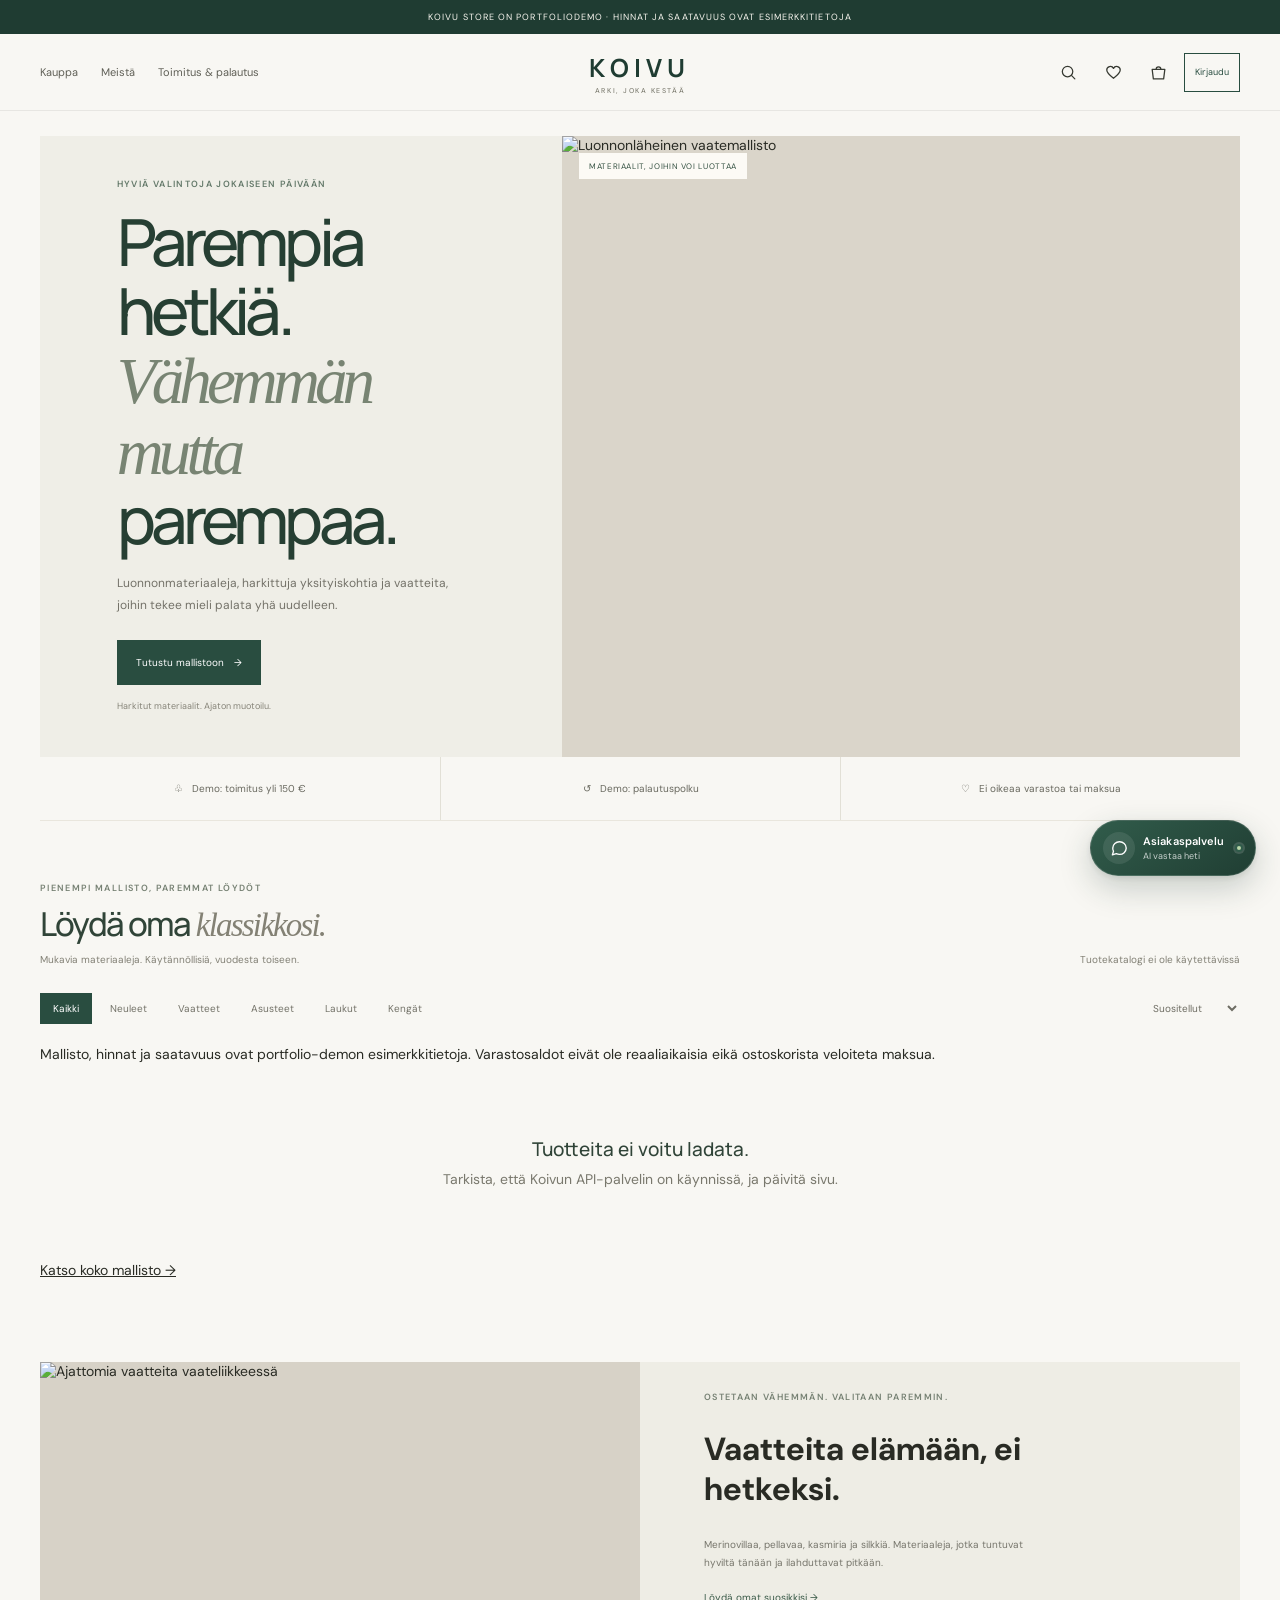
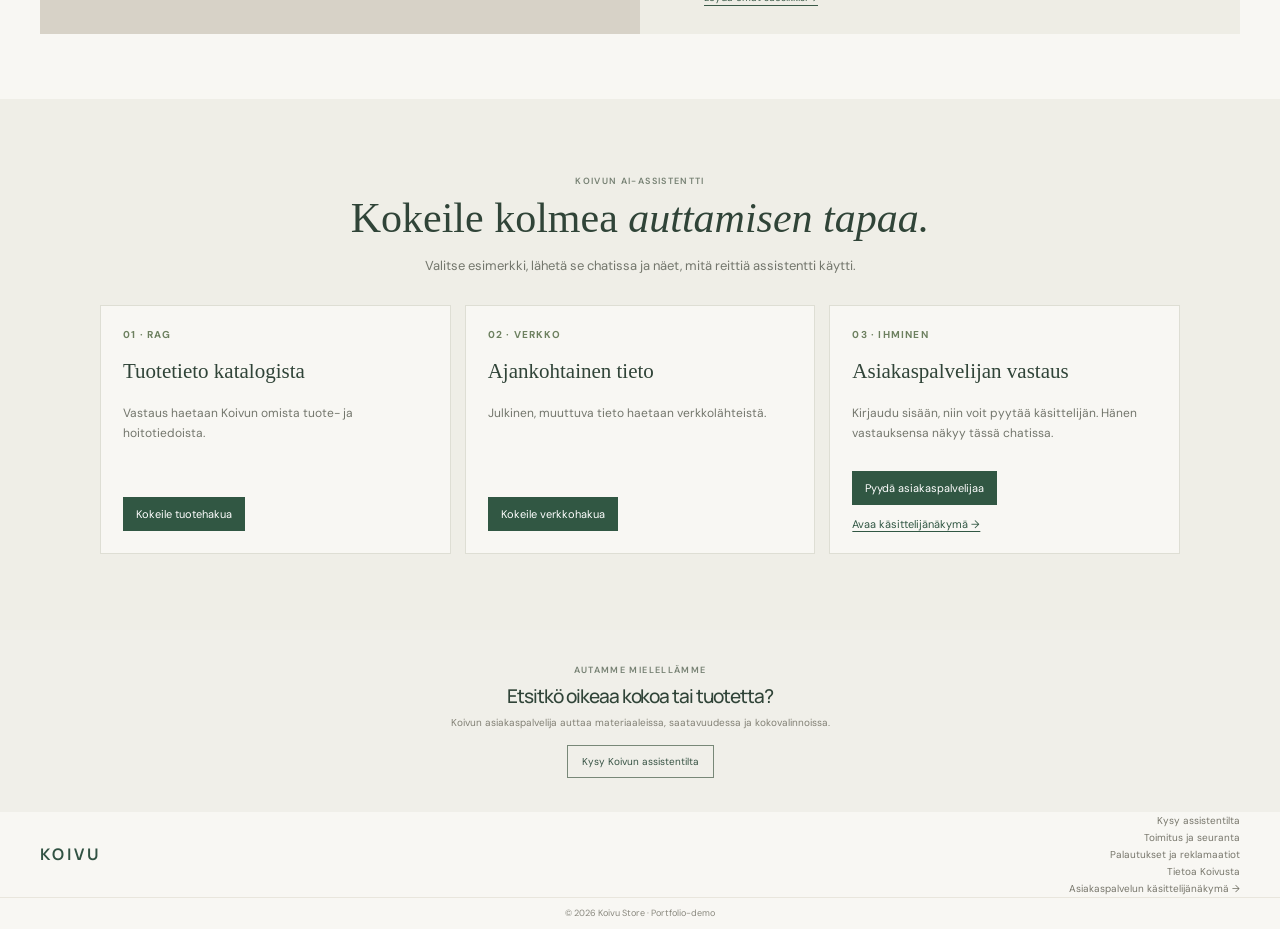
==== commit cee2e32f: "Expand Koivu storefront and assistant features" ====
--- a/Koivu Store AI Agent/frontend/index.html
+++ b/Koivu Store AI Agent/frontend/index.html
@@ -1,18 +1,43 @@
 <!doctype html>
-<html lang="fi"><head><meta charset="utf-8"><meta name="viewport" content="width=device-width,initial-scale=1"><meta name="theme-color" content="#f8f7f3"><meta name="description" content="Kauniita luonnonmateriaaleja ja vaatteita arkeen. Tutustu Koivun ajattomaan mallistoon."><title>KOIVU — Vaatteita, jotka kestävät aikaa</title><link rel="stylesheet" href="store.css?v=20260930-flow-repair-v2"><script defer src="store.js?v=20260930-chat-handoff-v3"></script></head>
-<body><div class="announcement">MAKSUTON TOIMITUS YLI <b>150 €</b> TILAUKSIIN &nbsp;·&nbsp; MAKSUTON 30 PÄIVÄN PALAUTUS</div>
-<header class="header"><div class="header-row"><nav class="nav" aria-label="Päänavigaatio"><a href="#products">Vaatteet</a><a href="#our-story">Meistä</a></nav><a class="brand" href="#">KOIVU<small>ARKI, JOKA KESTÄÄ</small></a><div class="actions">
+<html lang="fi"><head><meta charset="utf-8"><meta name="viewport" content="width=device-width,initial-scale=1"><meta name="theme-color" content="#f8f7f3"><meta name="description" content="Kauniita luonnonmateriaaleja ja vaatteita arkeen. Tutustu Koivun ajattomaan mallistoon."><title>KOIVU — Vaatteita, jotka kestävät aikaa</title><link rel="stylesheet" href="store.css?v=20261014-test-checkout-v1"><script defer src="app-config.js"></script><script defer src="store.js?v=20261014-test-checkout-v1"></script></head>
+<body><div class="announcement">KOIVU STORE ON PORTFOLIODEMO · HINNAT JA SAATAVUUS OVAT ESIMERKKITIETOJA</div>
+<header class="header"><div class="header-row"><nav class="nav" aria-label="Päänavigaatio"><a href="shop.html">Kauppa</a><a href="about.html">Meistä</a><a href="shipping.html">Toimitus &amp; palautus</a></nav><a class="brand" href="#">KOIVU<small>ARKI, JOKA KESTÄÄ</small></a><div class="actions">
 <button class="icon-btn" id="search-toggle" type="button" aria-label="Hae tuotteita"><svg viewBox="0 0 24 24"><circle cx="10.8" cy="10.8" r="6.6"/><path d="m16 16 4 4"/></svg></button>
 <button class="icon-btn" id="favorites-toggle" type="button" aria-label="Suosikkituotteet"><svg viewBox="0 0 24 24"><path d="M20.5 8.9c0 4-8.5 10.4-8.5 10.4S3.5 12.9 3.5 8.9a4.5 4.5 0 0 1 8.5-2.1 4.5 4.5 0 0 1 8.5 2.1Z"/></svg><span class="count" id="favorite-count" hidden></span></button>
 <button class="icon-btn" id="cart-toggle" type="button" aria-label="Ostoskori"><svg viewBox="0 0 24 24"><path d="M4 8h16l-1.5 12h-13zM9 8a3 3 0 0 1 6 0"/></svg><span class="count" id="cart-count" hidden></span></button><button class="account-button" id="account-open" type="button">Kirjaudu</button></div></div><div class="search" id="search" hidden><input id="search-input" type="search" placeholder="Etsi tuotteita…" aria-label="Hae tuotteita"></div></header>
 <main><section class="hero"><div class="hero-copy"><p class="eyebrow">Hyviä valintoja jokaiseen päivään</p><h1>Parempia hetkiä.<br><em>Vähemmän mutta</em><br>parempaa.</h1><p>Luonnonmateriaaleja, harkittuja yksityiskohtia ja vaatteita, joihin tekee mieli palata yhä uudelleen.</p><a class="primary" href="#products">Tutustu mallistoon　→</a><p class="hero-note">Harkitut materiaalit. Ajaton muotoilu.</p></div><div class="hero-photo"><img src="https://images.unsplash.com/photo-1539109136881-3be0616acf4b?auto=format&amp;fit=crop&amp;w=1300&amp;q=84" alt="Luonnonläheinen vaatemallisto" fetchpriority="high"><span class="photo-tag">MATERIAALIT, JOIHIN VOI LUOTTAA</span></div></section>
-<section class="perks" aria-label="Ostamisen edut"><div class="perk">♧ &nbsp; Maksuton toimitus yli 150 €</div><div class="perk">↺ &nbsp; 30 päivää aikaa palauttaa</div><div class="perk">♡ &nbsp; Suunniteltu kestämään</div></section>
-<section class="catalog" id="products"><div class="section-heading"><div><p class="kicker">PIENEMPI MALLISTO, PAREMMAT LÖYDÖT</p><h2>Löydä oma <em>klassikkosi.</em></h2><p class="section-desc">Mukavia materiaaleja. Käytännöllisiä, vuodesta toiseen.</p></div><span id="product-count" class="product-count" aria-live="polite"></span></div><div class="toolbar"><div class="filters" role="group" aria-label="Suodata tuotteita"><button class="filter" data-filter="kaikki" aria-pressed="true" type="button">Kaikki</button><button class="filter" data-filter="neuleet" aria-pressed="false" type="button">Neuleet</button><button class="filter" data-filter="vaatteet" aria-pressed="false" type="button">Vaatteet</button><button class="filter" data-filter="asusteet" aria-pressed="false" type="button">Asusteet</button></div><select class="sort" id="sort" aria-label="Järjestä tuotteet"><option value="recommended">Suositellut</option><option value="low">Edullisimmasta</option><option value="high">Kalleimmasta</option><option value="name">Nimen mukaan</option></select></div><div class="grid" id="product-grid"></div></section>
+<section class="perks" aria-label="Ostamisen edut"><div class="perk">♧ &nbsp; Demo: toimitus yli 150 €</div><div class="perk">↺ &nbsp; Demo: palautuspolku</div><div class="perk">♡ &nbsp; Ei oikeaa varastoa tai maksua</div></section>
+<section class="catalog" id="products"><div class="section-heading"><div><p class="kicker">PIENEMPI MALLISTO, PAREMMAT LÖYDÖT</p><h2>Löydä oma <em>klassikkosi.</em></h2><p class="section-desc">Mukavia materiaaleja. Käytännöllisiä, vuodesta toiseen.</p></div><span id="product-count" class="product-count" aria-live="polite"></span></div><div class="toolbar"><div class="filters" role="group" aria-label="Suodata tuotteita"><button class="filter" data-filter="kaikki" aria-pressed="true" type="button">Kaikki</button><button class="filter" data-filter="neuleet" aria-pressed="false" type="button">Neuleet</button><button class="filter" data-filter="vaatteet" aria-pressed="false" type="button">Vaatteet</button><button class="filter" data-filter="asusteet" aria-pressed="false" type="button">Asusteet</button><button class="filter" data-filter="laukut" aria-pressed="false" type="button">Laukut</button><button class="filter" data-filter="kengät" aria-pressed="false" type="button">Kengät</button></div><select class="sort" id="sort" aria-label="Järjestä tuotteet"><option value="recommended">Suositellut</option><option value="low">Edullisimmasta</option><option value="high">Kalleimmasta</option><option value="name">Nimen mukaan</option></select></div><p class="catalog-demo-note">Mallisto, hinnat ja saatavuus ovat portfolio-demon esimerkkitietoja. Varastosaldot eivät ole reaaliaikaisia eikä ostoskorista veloiteta maksua.</p><div class="grid" id="product-grid"></div><p class="catalog-all-link"><a href="shop.html">Katso koko mallisto →</a></p></section>
 <section class="campaign" id="our-story"><div class="campaign-photo"><img src="https://images.unsplash.com/photo-1441986300917-64674bd600d8?auto=format&amp;fit=crop&amp;w=950&amp;q=80" alt="Ajattomia vaatteita vaateliikkeessä" loading="lazy"></div><div class="campaign-copy"><p class="kicker">OSTETAAN VÄHEMMÄN. VALITAAN PAREMMIN.</p><h2>Vaatteita elämään, ei hetkeksi.</h2><p>Merinovillaa, pellavaa, kasmiria ja silkkiä. Materiaaleja, jotka tuntuvat hyviltä tänään ja ilahduttavat pitkään.</p><a class="campaign-link" href="#products">Löydä omat suosikkisi →</a></div></section>
 <section class="assistant-demo" id="assistant-demo"><div class="assistant-demo-heading"><p class="kicker">KOIVUN AI-ASSISTENTTI</p><h2>Kokeile kolmea <em>auttamisen tapaa.</em></h2><p>Valitse esimerkki, lähetä se chatissa ja näet, mitä reittiä assistentti käytti.</p></div><div class="assistant-demo-grid"><article class="assistant-demo-card"><span class="assistant-demo-tag">01 · RAG</span><h3>Tuotetieto katalogista</h3><p>Vastaus haetaan Koivun omista tuote- ja hoitotiedoista.</p><button type="button" data-demo-prompt="Mitä materiaalia Merinovillapaita Klassik on ja miten sitä hoidetaan?">Kokeile tuotehakua</button></article><article class="assistant-demo-card"><span class="assistant-demo-tag">02 · VERKKO</span><h3>Ajankohtainen tieto</h3><p>Julkinen, muuttuva tieto haetaan verkkolähteistä.</p><button type="button" data-demo-prompt="Mitkä pukeutumisen trendit ovat juuri nyt ajankohtaisia?">Kokeile verkkohakua</button></article><article class="assistant-demo-card"><span class="assistant-demo-tag">03 · IHMINEN</span><h3>Asiakaspalvelijan vastaus</h3><p>Kirjaudu sisään, niin voit pyytää käsittelijän. Hänen vastauksensa näkyy tässä chatissa.</p><button type="button" data-demo-prompt="Haluan asiakaspalvelijan vastaamaan tähän keskusteluun.">Pyydä asiakaspalvelijaa</button><a id="support-console-demo-link" class="assistant-demo-link" href="support.html">Avaa käsittelijänäkymä →</a></article></div></section><section class="newsletter"><p class="kicker">AUTAMME MIELELLÄMME</p><h2>Etsitkö oikeaa kokoa tai tuotetta?</h2><p>Koivun asiakaspalvelija auttaa materiaaleissa, saatavuudessa ja kokovalinnoissa.</p><button id="chat-help" type="button">Kysy Koivun assistentilta</button></section></main>
-<footer><div class="footer-row"><span class="footer-brand">KOIVU</span><div class="footer-contact"><a href="mailto:asiakaspalvelu@koivu.fi">asiakaspalvelu@koivu.fi</a><br><a href="tel:0101234567">010 123 4567</a><br><a id="support-console-link" href="support.html">Asiakaspalvelun käsittelijänäkymä →</a></div></div><div class="copyright">© 2026 Koivu Store</div></footer>
-<div id="chat-bubble"><section id="chat-window" role="region" aria-label="Asiakaspalveluchat"><div class="chat-header"><span class="chat-avatar" id="chat-avatar">✦</span><div class="chat-header-info"><div class="chat-header-name" id="chat-name">Koivu Tuki</div><div class="chat-header-status" id="chat-status">AI-assistentti · Vastaa heti</div></div><div class="chat-header-actions"><button id="chat-reset" class="chat-header-action" type="button" aria-label="Uusi keskustelu">↻</button><button id="chat-minimize" class="chat-header-action" type="button" aria-label="Piilota chat">−</button></div></div><div id="chat-messages" class="chat-messages" aria-live="polite"></div><p class="chat-privacy-note">Tilaustiedot ja tukipyynnöt vaativat kirjautumisen. Älä lähetä maksutietoja. <a href="privacy.html" target="_blank" rel="noopener noreferrer">Tietosuojatiedot</a></p><form id="chat-form" class="chat-input-area"><input id="chat-input" type="text" placeholder="Kysy tuotteista tai koosta…" aria-label="Kirjoita viesti"><button id="chat-send" type="submit">Lähetä</button></form></section><button id="chat-toggle" type="button" aria-label="Avaa asiakaspalveluchat" aria-expanded="false"><svg class="chat-icon" viewBox="0 0 24 24"><path d="M20.5 11.5a8.3 8.3 0 0 1-8.5 8 9 9 0 0 1-4-.9L3 20l1.4-4.5a8 8 0 0 1-.9-4A8.3 8.3 0 0 1 12 3.5a8.3 8.3 0 0 1 8.5 8Z"/></svg></button></div>
+<footer><div class="footer-row"><span class="footer-brand">KOIVU</span><div class="footer-contact"><a href="#" id="footer-chat-link">Kysy assistentilta</a><br><a href="shipping.html">Toimitus ja seuranta</a><br><a href="returns.html">Palautukset ja reklamaatiot</a><br><a href="about.html">Tietoa Koivusta</a><br><a id="support-console-link" href="support.html">Asiakaspalvelun käsittelijänäkymä →</a></div></div><div class="copyright">© 2026 Koivu Store · Portfolio-demo</div></footer>
+<div id="chat-bubble">
+<section id="chat-window" role="region" aria-label="Asiakaspalveluchat" aria-hidden="true" inert>
+<header class="chat-header">
+<span class="chat-avatar" id="chat-avatar" aria-hidden="true"><svg viewBox="0 0 24 24"><path d="M19.5 4.5C12 4.7 6.8 7.3 5.2 12.1c-.8 2.3.2 4.9 2.8 5.6 5.4 1.7 10.7-4.4 11.5-13.2Z"/><path d="M4.5 21c2.2-5.2 5.8-8.4 10.2-10.7"/></svg></span>
+<div class="chat-header-info"><div class="chat-header-name" id="chat-name">Koivun asiakaspalvelu</div><div class="chat-header-status" id="chat-status">AI-assistentti · Vastaa heti</div></div>
+<div class="chat-header-actions">
+<button id="chat-reset" class="chat-header-action" type="button" aria-label="Aloita uusi keskustelu" title="Aloita uusi keskustelu"><svg viewBox="0 0 24 24" aria-hidden="true"><path d="M20 11a8 8 0 1 0 1 4"/><path d="M20 4v7h-7"/></svg></button>
+<button id="chat-minimize" class="chat-header-action" type="button" aria-label="Piilota chat" title="Piilota chat"><svg viewBox="0 0 24 24" aria-hidden="true"><path d="M5 12h14"/></svg></button>
+</div>
+</header>
+<div id="chat-messages" class="chat-messages" aria-live="polite"></div>
+<p class="chat-privacy-note">Tilaustiedot ja tukipyynnöt vaativat kirjautumisen. Älä lähetä maksutietoja. <a href="privacy.html" target="_blank" rel="noopener noreferrer">Tietosuojatiedot</a></p>
+<form id="chat-form" class="chat-input-area">
+<div class="chat-composer"><input id="chat-input" type="text" placeholder="Kirjoita viesti…" aria-label="Kirjoita viesti"><button id="chat-send" type="submit" aria-label="Lähetä viesti" title="Lähetä viesti"><svg viewBox="0 0 24 24" aria-hidden="true"><path d="M12 19V5"/><path d="m6 11 6-6 6 6"/></svg></button></div>
+<p class="chat-input-hint">Koivun AI-assistentti auttaa tuotteissa ja tilauksissa</p>
+</form>
+</section>
+<button id="chat-toggle" type="button" aria-label="Avaa asiakaspalveluchat" aria-expanded="false">
+<span class="chat-toggle-icon-wrap">
+<svg class="chat-icon chat-icon-bubble" viewBox="0 0 24 24" aria-hidden="true"><path d="M20.5 11.5a8.3 8.3 0 0 1-8.5 8 9 9 0 0 1-4-.9L3 20l1.4-4.5a8 8 0 0 1-.9-4A8.3 8.3 0 0 1 12 3.5a8.3 8.3 0 0 1 8.5 8Z"/></svg>
+<svg class="chat-icon chat-icon-close" viewBox="0 0 24 24" aria-hidden="true"><path d="m6 6 12 12M18 6 6 18"/></svg>
+</span>
+<span class="chat-toggle-label"><strong>Asiakaspalvelu</strong><small>AI vastaa heti</small></span>
+<span class="chat-toggle-dot" aria-hidden="true"></span>
+</button>
+</div>
 <dialog id="account-dialog" class="account-dialog" aria-labelledby="account-title"><form method="dialog" class="account-close-form"><button class="close" aria-label="Sulje kirjautumisikkuna">×</button></form><p class="kicker">OMA KOIVU</p><h2 id="account-title">Kirjaudu sisään</h2><p id="account-description" class="account-description">Kirjautuminen suojaa tilaus- ja tukipyyntötietosi.</p><div id="account-signed-out"><form id="account-form"><label for="account-email">Sähköposti</label><input id="account-email" type="email" autocomplete="email" required maxlength="254"><label for="account-password">Salasana</label><input id="account-password" type="password" autocomplete="current-password" required minlength="12" maxlength="128"><button id="account-submit" class="primary account-submit" type="submit">Kirjaudu sisään</button></form><button id="account-mode" class="account-link" type="button">Luo uusi tili</button><p id="account-error" class="account-error" role="status" aria-live="polite"></p></div><div id="account-signed-in" hidden><p id="account-email-display" class="account-email"></p><h3>Omat tilaukset</h3><div id="account-orders" class="account-list"></div><p class="account-description">Demotilaus tallentuu tilillesi ilman maksua. Voit perua yksittäisen demotilauksen.</p><h3>Tukipyynnöt</h3><div id="account-cases" class="account-list"></div><p class="account-description">Voit nollata tämän tilin demotukipyynnöt.</p><button id="account-cases-reset" class="account-link" type="button" hidden>Nollaa omat demotukipyynnöt</button><button id="account-logout" class="account-link" type="button">Kirjaudu ulos</button></div></dialog>
-<div class="overlay" id="cart-overlay" hidden><section class="drawer" role="dialog" aria-modal="true" aria-labelledby="cart-heading"><header class="drawer-head"><h2 id="cart-heading">Ostoskori <span id="drawer-count"></span></h2><button class="close" data-close type="button" aria-label="Sulje">×</button></header><div class="cart-items" id="cart-items"></div><div class="cart-footer" id="cart-footer"><p class="shipping-note" id="shipping-note"></p><div class="progress"><span id="progress"></span></div><div class="subtotal"><span>Välisummaa</span><strong id="subtotal">0,00 €</strong></div><p class="disclaimer" id="cart-disclaimer">Kirjaudu sisään tallentaaksesi tilauksen tilillesi. Maksua ei veloiteta.</p><button id="checkout" class="wide" type="button">Tilaa (demo)</button></div></section></div>
+<div class="overlay" id="cart-overlay" hidden><section class="drawer" role="dialog" aria-modal="true" aria-labelledby="cart-heading"><header class="drawer-head"><h2 id="cart-heading">Ostoskori <span id="drawer-count"></span></h2><button class="close" data-close type="button" aria-label="Sulje">×</button></header><div class="cart-items" id="cart-items"></div><div class="cart-footer" id="cart-footer"><p class="shipping-note" id="shipping-note"></p><div class="progress"><span id="progress"></span></div><div class="subtotal"><span>Välisummaa</span><strong id="subtotal">0,00 €</strong></div><p class="disclaimer" id="cart-disclaimer">Kirjaudu sisään tallentaaksesi tilauksen tilillesi. Maksua ei veloiteta.</p><button id="checkout" class="wide" type="button">Tallenna demotilauksena</button><button id="stripe-checkout" class="wide stripe-checkout" type="button" hidden>Avaa testikassa</button></div></section></div>
 <div class="overlay product-overlay" id="product-overlay" hidden><section class="product-dialog" role="dialog" aria-modal="true" aria-labelledby="detail-heading"><button class="product-close" data-close type="button" aria-label="Sulje">×</button><div class="detail" id="product-detail"></div></section></div><div class="toast" id="toast" role="status" aria-live="polite" hidden></div>
 </body></html>
--- a/Koivu Store AI Agent/frontend/store.css
+++ b/Koivu Store AI Agent/frontend/store.css
@@ -56,3 +56,60 @@
 @media(max-width:600px){.account-button{padding:7px 8px;font-size:8px}}
 
 .assistant-demo{padding:76px clamp(22px,7vw,100px);background:#efeee7}.assistant-demo-heading{max-width:620px;margin:0 auto 28px;text-align:center}.assistant-demo-heading h2{margin:6px 0 10px;color:#304438;font-family:Georgia,serif;font-size:clamp(28px,4vw,42px);font-weight:500}.assistant-demo-heading h2 em{font-weight:400}.assistant-demo-heading>p:last-child{color:#73766c;font-size:13px;line-height:1.7}.assistant-demo-grid{display:grid;grid-template-columns:repeat(3,minmax(0,1fr));gap:14px;max-width:1080px;margin:auto}.assistant-demo-card{display:flex;flex-direction:column;align-items:flex-start;padding:22px;border:1px solid #deded4;background:#f8f7f3}.assistant-demo-tag{color:#6d805f;font-size:10px;font-weight:700;letter-spacing:.12em}.assistant-demo-card h3{margin:18px 0 7px;color:#304438;font-family:Georgia,serif;font-size:21px;font-weight:500}.assistant-demo-card p{flex:1;color:#73766c;font-size:12px;line-height:1.7}.assistant-demo-card button{margin-top:15px;padding:10px 13px;border:0;background:#315743;color:white;font-size:11px;cursor:pointer}.assistant-demo-link{margin-top:12px;color:#315743;font-size:11px;text-underline-offset:3px}.msg-route{display:block;margin-top:7px;color:#667264;font-size:8px;line-height:1.4;letter-spacing:.03em}.msg-actions{display:flex;flex-wrap:wrap;align-items:center;gap:8px;margin-top:10px}.msg-actions button,.msg-actions a{border:1px solid #315743;padding:7px 9px;background:#315743;color:#fff;font-size:10px;text-decoration:none;cursor:pointer}.msg-actions a{background:transparent;color:#315743}.msg-actions button:disabled{opacity:.65}.msg-actions small{flex-basis:100%;color:#74766f;font-size:9px;line-height:1.5}.msg-human-agent{border:1px solid #cabb9e;background:#f3eee6}.case-question{margin:6px 0;color:#686b62}.case-response{margin:8px 0 0;padding-top:8px;border-top:1px solid #e5e3dc;color:#315743}@media(max-width:760px){.assistant-demo{padding:55px 20px}.assistant-demo-grid{grid-template-columns:1fr}.assistant-demo-card{padding:18px}}
+
+/* Refined assistant widget */
+#chat-bubble{position:fixed;z-index:60;right:24px;bottom:24px}
+#chat-toggle{width:166px;min-width:166px;height:56px;padding:0 12px;display:flex;align-items:center;gap:8px;border:1px solid #ffffff25;border-radius:999px;background:linear-gradient(145deg,#315c4b,#203e33);color:#fff;box-shadow:0 12px 32px #1c352d38,0 2px 6px #1c352d18;cursor:pointer;transition:width .22s ease,min-width .22s ease,height .22s ease,transform .22s ease,box-shadow .22s ease}
+#chat-toggle:hover{transform:translateY(-2px);box-shadow:0 16px 36px #1c352d45,0 2px 6px #1c352d18}
+#chat-toggle:active{transform:scale(.97)}
+.chat-toggle-icon-wrap{width:32px;height:32px;flex:0 0 32px;display:grid;place-items:center;border-radius:50%;background:#ffffff18}
+#chat-toggle .chat-icon{width:19px;height:19px;fill:none;stroke:currentColor;stroke-width:1.7;stroke-linecap:round;stroke-linejoin:round}
+.chat-icon-close{display:none}
+#chat-bubble.chat-open #chat-toggle{width:56px;min-width:56px;height:56px;padding:0;justify-content:center;gap:0}
+#chat-bubble.chat-open .chat-toggle-icon-wrap{background:transparent}
+#chat-bubble.chat-open .chat-icon-bubble{display:none}
+#chat-bubble.chat-open .chat-icon-close{display:block}
+.chat-toggle-label{min-width:0;flex:1;display:flex;flex-direction:column;align-items:flex-start;gap:2px;overflow:hidden;white-space:nowrap;transition:opacity .16s ease}
+.chat-toggle-label strong{font-size:11px;font-weight:600;letter-spacing:.01em}
+.chat-toggle-label small{color:#ffffffbd;font-size:9px}
+#chat-bubble.chat-open .chat-toggle-label,#chat-bubble.chat-open .chat-toggle-dot{display:none}
+.chat-toggle-dot{width:8px;height:8px;flex:0 0 8px;border:2px solid #315c4b;border-radius:50%;background:#b8d6a7;box-shadow:0 0 0 2px #ffffff25}
+#chat-window{position:fixed;right:24px;bottom:96px;width:min(398px,calc(100vw - 32px));height:min(630px,calc(100dvh - 126px));min-height:340px;display:flex;flex-direction:column;overflow:hidden;border:1px solid #e9e8df;border-radius:24px;background:var(--surface);box-shadow:0 26px 80px #1b302738,0 5px 18px #1b302714;opacity:0;visibility:hidden;transform:translateY(14px) scale(.975);transform-origin:bottom right;pointer-events:none;transition:opacity .22s ease,transform .22s cubic-bezier(.2,.8,.2,1),visibility .22s ease}
+#chat-window.open{opacity:1;visibility:visible;transform:translateY(0) scale(1);pointer-events:auto}
+.chat-header{min-height:82px;padding:15px 18px;display:flex;align-items:center;gap:12px;background:radial-gradient(ellipse at 92% 0%,#527864 0,transparent 48%),linear-gradient(135deg,#294d40,#1f3c32);color:white}
+.chat-avatar{width:44px;height:44px;flex:0 0 44px;display:grid;place-items:center;border:1px solid #ffffff36;border-radius:15px;background:#f1ead8;color:#345343}
+.chat-avatar svg{width:25px;height:25px;fill:none;stroke:currentColor;stroke-width:1.45;stroke-linecap:round;stroke-linejoin:round}
+.chat-header-info{min-width:0;flex:1}
+.chat-header-name{font-family:"Manrope",sans-serif;font-size:14px;font-weight:600;letter-spacing:-.02em}
+.chat-header-status{margin-top:5px;display:flex;align-items:center;gap:6px;color:#ffffffbd;font-size:10px}
+.chat-header-status::before{width:7px;height:7px;flex:0 0 7px;border-radius:50%;background:#b9d9a8;content:""}
+.chat-header-actions{display:flex;gap:4px}
+.chat-header-action{width:34px;height:34px;display:grid;place-items:center;border:1px solid #ffffff20;border-radius:11px;background:#ffffff0d;color:white;cursor:pointer;transition:background .18s ease,transform .18s ease}
+.chat-header-action:hover{background:#ffffff20;transform:translateY(-1px)}
+.chat-header-action svg{width:16px;height:16px;fill:none;stroke:currentColor;stroke-width:1.7;stroke-linecap:round;stroke-linejoin:round}
+.chat-messages{min-height:0;max-height:none;flex:1;padding:20px 17px;display:flex;flex-direction:column;gap:12px;overflow-y:auto;overscroll-behavior:contain;background:linear-gradient(180deg,#fffefa,#fff)}
+.msg{max-width:87%;padding:12px 15px;border-radius:5px 18px 18px;font-size:13px;line-height:1.65;box-shadow:0 2px 5px #293b3010}
+.msg-bot{align-self:flex-start;background:#f1f2ed;color:#30382f}
+.msg-user{align-self:flex-end;border-radius:18px 5px 18px 18px;background:#315743;color:white}
+.msg-human-agent{align-self:flex-start;border:1px solid #e0d7c6;border-radius:5px 18px 18px;background:#f5f0e7;color:#30382f}
+.msg-route{margin-top:8px;color:#687567;font-size:10px}
+.msg-actions button,.msg-actions a{padding:9px 11px;border-radius:9px;font-size:11px}
+.chat-privacy-note{margin:0 16px 11px;padding:10px 12px;border:1px solid #eeece4;border-radius:12px;background:#f8f7f3;color:#77766b;font-size:10px;line-height:1.55}
+.chat-privacy-note a{color:#315743;font-weight:600;text-underline-offset:2px}
+.chat-escalate-btn{margin:0 16px 10px;padding:10px 12px;border:1px solid #c9b995;border-radius:10px;background:#fffdf8;color:#665538;font-size:11px;cursor:pointer;transition:background .18s ease}
+.chat-escalate-btn:hover{background:#f6f0e3}
+.chat-input-area{padding:12px 15px 11px;display:block;border-top:1px solid #eeece4;background:#fffefa}
+.chat-composer{min-height:48px;padding:4px 4px 4px 14px;display:flex;align-items:center;gap:8px;border:1px solid #e5e7df;border-radius:16px;background:#f8f8f4;transition:border-color .18s ease,box-shadow .18s ease}
+.chat-composer:focus-within{border-color:#8ea58e;box-shadow:0 0 0 3px #6a8b7020}
+#chat-input{min-width:0;min-height:38px;flex:1;padding:8px 0;border:0;background:transparent;color:var(--text);font-size:13px;outline:none}
+#chat-input:focus{border-color:transparent}
+#chat-send{width:38px;height:38px;flex:0 0 38px;display:grid;place-items:center;padding:0;border:0;border-radius:12px;background:var(--forest);color:white;cursor:pointer;transition:background .18s ease,transform .18s ease}
+#chat-send:hover{background:var(--deep);transform:translateY(-1px)}
+#chat-send svg{width:18px;height:18px;fill:none;stroke:currentColor;stroke-width:1.8;stroke-linecap:round;stroke-linejoin:round}
+#chat-send:disabled{opacity:.45;cursor:wait;transform:none}
+.chat-input-hint{margin:8px 3px 0;color:#929187;font-size:9px;line-height:1.4}
+.typing-indicator{padding:12px 15px;border-radius:5px 18px 18px;background:#f1f2ed}
+.typing-dot{width:6px;height:6px;background:#6b806f}
+@media(max-width:600px){#chat-bubble{right:14px;bottom:calc(14px + env(safe-area-inset-bottom))}#chat-toggle{min-width:160px;height:54px}#chat-bubble.chat-open #chat-toggle{width:52px;min-width:52px;height:52px}#chat-window{right:12px;bottom:calc(82px + env(safe-area-inset-bottom));left:12px;width:auto;height:min(630px,calc(100dvh - 104px - env(safe-area-inset-top)));min-height:290px;border-radius:21px;transform-origin:bottom right}.chat-header{min-height:76px;padding:13px 14px}.chat-messages{padding:17px 14px}.chat-input-area{padding:10px 12px 9px}.chat-privacy-note{margin-right:12px;margin-left:12px}}
+@media(max-height:520px){#chat-window{height:calc(100dvh - 104px);min-height:0}#chat-messages{padding-top:12px;padding-bottom:12px}}
+@media(prefers-reduced-motion:reduce){#chat-toggle,#chat-window,.chat-header-action,#chat-send{transition:none}}
